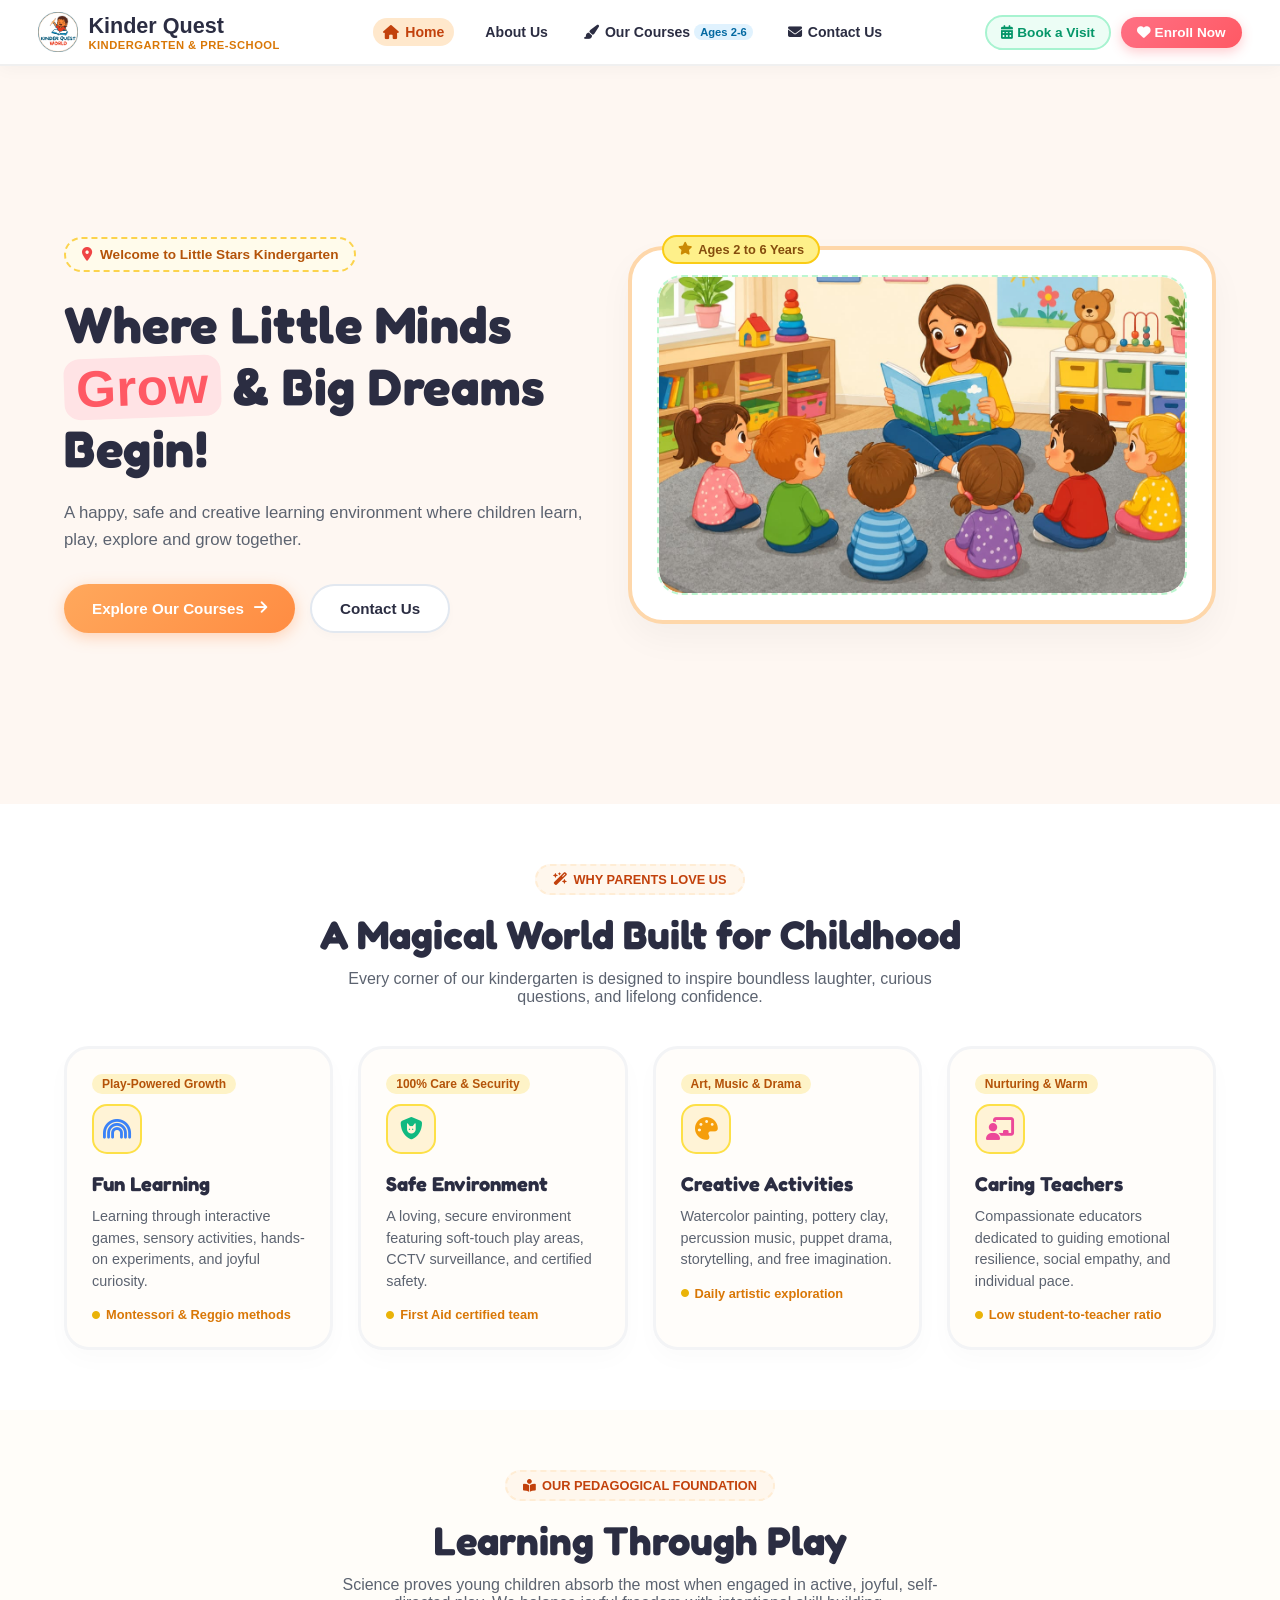
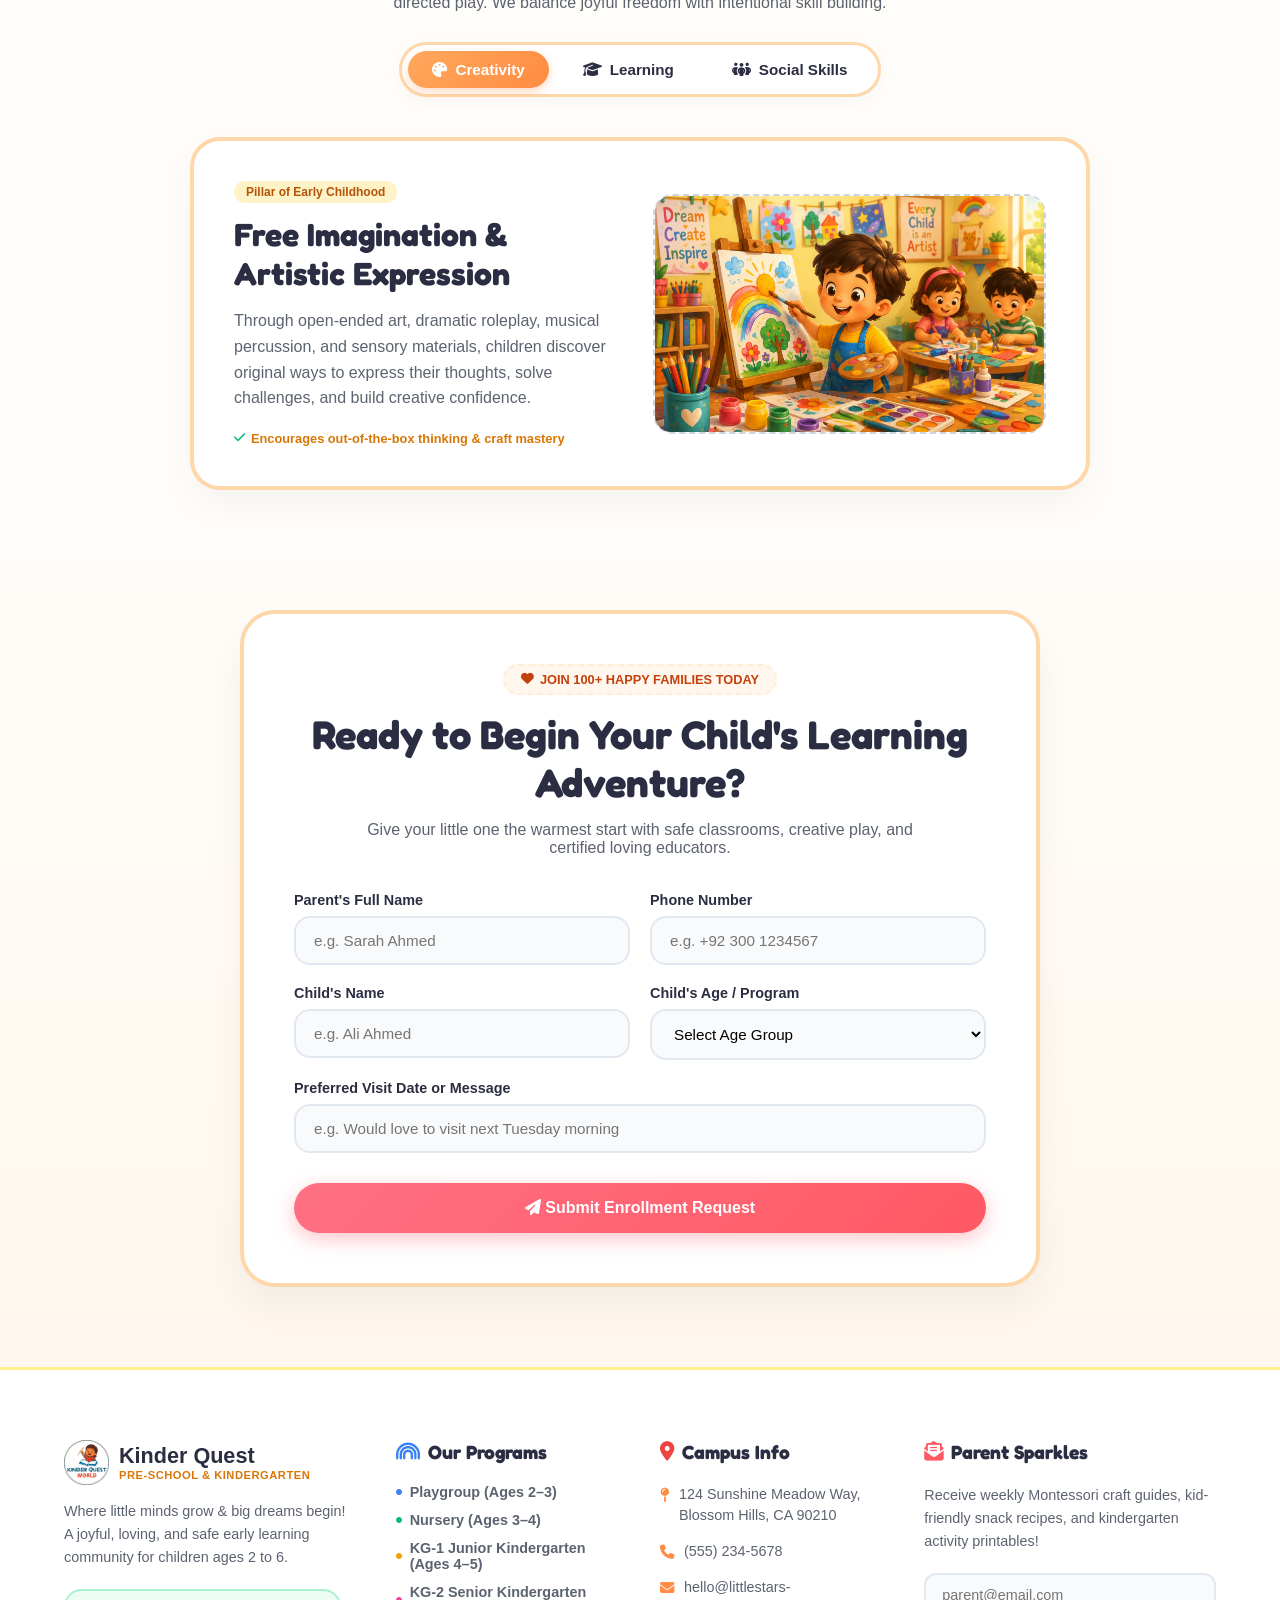
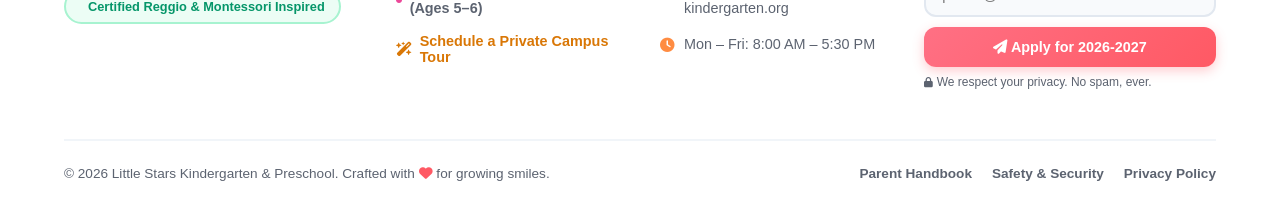
==== index.html @ 769e49a4 "Your update message" ====
<!DOCTYPE html>
<html lang="en">
<head>
    <meta charset="UTF-8">
    <meta name="viewport" content="width=device-width, initial-scale=1.0">
    <title>Little Stars | Kindergarten & Preschool</title>
    <!-- FontAwesome icons -->
    <link rel="stylesheet" href="https://cdnjs.cloudflare.com/ajax/libs/font-awesome/6.4.0/css/all.min.css">
    <!-- Google Fonts -->
    <link href="https://fonts.googleapis.com/css2?family=Fredoka:wght@400;600;700&display=swap" rel="stylesheet">
    
    <style>
        :root {
            --sun-yellow: #ffde59;
            --mint-green: #2ec4b6;
            --sky-blue: #3a86ff;
            --coral-pink: #ff5964;
            --text-dark: #2b2d42;
            --text-muted: #5c6370;
        }

        * {
            margin: 0;
            padding: 0;
            box-sizing: border-box;
            font-family: 'Quicksand', sans-serif;
        }

       body {
    background-color: #fef7f2; /* Bohot hi pyara soft warm light nude / cream tone */
    color: #3c4043;
    font-family: 'Segoe UI', Tahoma, Geneva, Verdana, sans-serif;
}

        /* Header / Navbar */
       /* Header / Navbar (Optimized Spacing for 100% Zoom) */
header {
    background: #ffffff;
    display: flex;
    justify-content: space-between;
    align-items: center;
    padding: 12px 3%;
    position: sticky;
    top: 0;
    z-index: 1000;
    box-shadow: 0 4px 15px rgba(0,0,0,0.03);
    border-bottom: 2px solid #f0f0f0;
}

.logo {
    display: flex;
    align-items: center;
    gap: 10px;
    text-decoration: none;
    flex-shrink: 0;
}

.logo-badge {
    width: 44px;
    height: 44px;
    background: #fff3d6;
    border: 2px solid #ffca3a;
    border-radius: 14px;
    display: flex;
    align-items: center;
    justify-content: center;
    font-size: 1.3rem;
}

.logo-text h2 {
    font-family: 'Nunito', sans-serif;
    font-size: 1.35rem;
    font-weight: 800;
    color: #2b2d42;
}

.logo-text span {
    font-size: 0.7rem;
    font-weight: 700;
    color: #d97706;
    letter-spacing: 0.5px;
    display: block;
    text-transform: uppercase;
}

header nav ul {
    display: flex;
    list-style: none;
    gap: 15px;
    align-items: center;
}

header nav ul li a {
    text-decoration: none;
    color: #2b2d42;
    font-weight: 700;
    font-size: 0.88rem;
    display: flex;
    align-items: center;
    gap: 6px;
    padding: 6px 10px;
    border-radius: 30px;
    transition: all 0.2s ease;
    white-space: nowrap;
}

header nav ul li a.active-tab {
    background: #ffe8cc;
    color: #c2410c;
}

header nav ul li a:hover {
    color: #c2410c;
}

.nav-sub {
    font-size: 0.7rem;
    background: #e0f2fe;
    color: #0369a1;
    padding: 2px 6px;
    border-radius: 8px;
    font-weight: 700;
    margin-left: -2px;
}

.header-actions {
    display: flex;
    gap: 10px;
    align-items: center;
    flex-shrink: 0;
}

.btn-visit {
    background: #ecfdf5;
    color: #059669;
    border: 2px solid #a7f3d0;
    padding: 8px 14px;
    border-radius: 50px;
    font-weight: 700;
    font-size: 0.85rem;
    text-decoration: none;
    transition: all 0.2s ease;
    white-space: nowrap;
}

.btn-visit:hover {
    background: #d1fae5;
}

.btn-enroll {
    background: linear-gradient(135deg, #ff7084, #ff5964);
    color: white;
    border: none;
    padding: 8px 16px;
    border-radius: 50px;
    font-weight: 700;
    font-size: 0.85rem;
    text-decoration: none;
    box-shadow: 0 4px 12px rgba(255, 89, 100, 0.3);
    transition: all 0.2s ease;
    white-space: nowrap;
}

.btn-enroll:hover {
    transform: translateY(-2px);
    box-shadow: 0 6px 15px rgba(255, 89, 100, 0.4);
}

@media(max-width: 1150px) {
    header nav ul { display: none; }
}
        /* Hero Section */
        .hero {
            min-height: 82vh;
            display: flex;
            align-items: center;
            justify-content: space-between;
            padding: 40px 5%;
            gap: 30px;
        }

        .hero-content {
            flex: 1;
            max-width: 580px;
        }

        .hero-badge {
            display: inline-flex;
            align-items: center;
            gap: 8px;
            background: #fffbeb;
            color: #b45309;
            padding: 8px 16px;
            border-radius: 30px;
            font-weight: 700;
            font-size: 0.85rem;
            margin-bottom: 22px;
            border: 2px dashed #fcd34d;
        }

        .hero-content h1 {
            font-family: 'Fredoka', sans-serif;
            font-size: 3.2rem;
            line-height: 1.2;
            font-weight: 700;
            color: var(--text-dark);
            margin-bottom: 20px;
            letter-spacing: 0.5px;
        }

        .hero-content h1 .highlight-grow {
            color: #ff5964;
            background: #ffe3e5;
            padding: 0 12px;
            border-radius: 16px;
            display: inline-block;
            transform: rotate(-2deg);
        }

        .hero-content p {
            font-size: 1.05rem;
            color: var(--text-muted);
            margin-bottom: 30px;
            line-height: 1.6;
        }

        .hero-buttons {
            display: flex;
            gap: 15px;
            flex-wrap: wrap;
        }

        .btn-explore {
            background: linear-gradient(135deg, #ffa85c, #ff8c42);
            color: white;
            padding: 14px 28px;
            border-radius: 50px;
            text-decoration: none;
            font-weight: 700;
            font-size: 0.95rem;
            box-shadow: 0 4px 15px rgba(255, 140, 66, 0.35);
            display: inline-flex;
            align-items: center;
            gap: 10px;
            transition: all 0.2s ease;
        }

        .btn-explore:hover {
            transform: translateY(-2px);
        }

        .btn-contact-outline {
            background: #ffffff;
            color: var(--text-dark);
            padding: 14px 28px;
            border-radius: 50px;
            text-decoration: none;
            font-weight: 700;
            font-size: 0.95rem;
            border: 2px solid #e2e8f0;
            box-shadow: 0 4px 10px rgba(0,0,0,0.02);
            transition: all 0.2s ease;
        }

        .btn-contact-outline:hover {
            border-color: #cbd5e1;
            background: #f8fafc;
        }

        /* Hero Right Card */
        .hero-image {
            flex: 1.1;
            display: flex;
            justify-content: center;
        }

        .illustration-card {
            background: #ffffff;
            border: 4px solid #fed7aa;
            border-radius: 35px;
            padding: 25px;
            width: 100%;
            max-width: 600px;
            box-shadow: 0 15px 35px rgba(0,0,0,0.04);
            position: relative;
        }

        .card-top-tag {
            position: absolute;
            top: -15px;
            left: 30px;
            background: #fef08a;
            color: #854d0e;
            padding: 5px 14px;
            border-radius: 20px;
            font-weight: 700;
            font-size: 0.8rem;
            border: 2px solid #facc15;
            display: flex;
            align-items: center;
            gap: 6px;
            z-index: 2;
        }

        .card-inner-graphic {
            background: #fdfaf6;
            border-radius: 25px;
            height: 320px;
            display: flex;
            align-items: center;
            justify-content: center;
            position: relative;
            overflow: hidden;
            border: 2px dashed #bbf7d0;
        }

        .card-inner-graphic img {
            width: 100%;
            height: 100%;
            object-fit: cover;
            border-radius: 23px;
        }

        /* Features Grid Section */
        .features-section {
            padding: 60px 5%;
            text-align: center;
            background: #ffffff;
        }

        .section-title-badge {
            display: inline-flex;
            align-items: center;
            gap: 6px;
            background: #fff7ed;
            color: #c2410c;
            padding: 6px 16px;
            border-radius: 20px;
            font-size: 0.8rem;
            font-weight: 700;
            margin-bottom: 15px;
            border: 2px dashed #ffedd5;
            text-transform: uppercase;
        }

        .features-section h2 {
            font-family: 'Fredoka', sans-serif;
            font-size: 2.5rem;
            color: var(--text-dark);
            margin-bottom: 12px;
        }

        .features-section > p {
            color: var(--text-muted);
            max-width: 600px;
            margin: 0 auto 40px auto;
            font-size: 1rem;
        }

        .features-grid {
            display: grid;
            grid-template-columns: repeat(auto-fit, minmax(240px, 1fr));
            gap: 25px;
            text-align: left;
        }

        .feature-card {
            background: #fffdfa;
            border: 3px solid #f3f4f6;
            border-radius: 25px;
            padding: 25px;
            transition: all 0.3s ease;
            box-shadow: 0 10px 25px rgba(0,0,0,0.02);
            position: relative;
        }

        .feature-card:hover {
            transform: translateY(-5px);
            border-color: #fed7aa;
        }

        .feature-icon-box {
            width: 50px;
            height: 50px;
            background: #fff3d6;
            border-radius: 15px;
            display: flex;
            align-items: center;
            justify-content: center;
            font-size: 1.4rem;
            margin-bottom: 18px;
            border: 2px solid #fde047;
        }

        .feature-tag {
            font-size: 0.75rem;
            font-weight: 700;
            color: #b45309;
            background: #fef3c7;
            padding: 3px 10px;
            border-radius: 10px;
            display: inline-block;
            margin-bottom: 10px;
        }

        .feature-card h3 {
            font-size: 1.25rem;
            font-weight: 700;
            margin-bottom: 10px;
            color: var(--text-dark);
        }

        .feature-card p {
            font-size: 0.9rem;
            color: var(--text-muted);
            line-height: 1.5;
            margin-bottom: 15px;
        }

        .feature-footer-tag {
            font-size: 0.8rem;
            font-weight: 700;
            color: #d97706;
            display: flex;
            align-items: center;
            gap: 6px;
        }

        /* Pedagogical Foundation Section */
        .pedagogy-section {
            padding: 60px 5%;
            text-align: center;
            background: #fffdf9;
        }

        .pedagogy-section h2 {
            font-family: 'Fredoka', sans-serif;
            font-size: 2.5rem;
            color: var(--text-dark);
            margin-bottom: 12px;
        }

        .pedagogy-section > p {
            color: var(--text-muted);
            max-width: 650px;
            margin: 0 auto 30px auto;
            font-size: 1rem;
        }

        .tab-buttons {
            display: inline-flex;
            background: #ffffff;
            border: 3px solid #fed7aa;
            padding: 6px;
            border-radius: 50px;
            gap: 10px;
            margin-bottom: 40px;
            box-shadow: 0 4px 15px rgba(0,0,0,0.03);
        }

        .tab-btn {
            background: transparent;
            border: none;
            padding: 10px 24px;
            border-radius: 30px;
            font-weight: 700;
            font-size: 0.95rem;
            cursor: pointer;
            color: var(--text-dark);
            display: flex;
            align-items: center;
            gap: 8px;
            transition: all 0.2s ease;
        }

        .tab-btn.active, .tab-btn:hover {
            background: linear-gradient(135deg, #ffa85c, #ff8c42);
            color: white;
            box-shadow: 0 4px 10px rgba(255, 140, 66, 0.3);
        }

        .tab-content {
            display: none;
            max-width: 900px;
            margin: 0 auto;
            background: #ffffff;
            border: 4px solid #fed7aa;
            border-radius: 30px;
            padding: 40px;
            text-align: left;
            box-shadow: 0 15px 35px rgba(0,0,0,0.04);
            animation: fadeIn 0.4s ease;
        }

        .tab-content.active {
            display: block;
        }

        @keyframes fadeIn {
            from { opacity: 0; transform: translateY(10px); }
            to { opacity: 1; transform: translateY(0); }
        }

        .tab-pane-inner {
            display: flex;
            align-items: center;
            gap: 30px;
            flex-wrap: wrap;
        }

        .tab-pane-text {
            flex: 1;
            min-width: 280px;
        }

        .tab-pane-text .mini-badge {
            font-size: 0.75rem;
            font-weight: 700;
            color: #b45309;
            background: #fef3c7;
            padding: 4px 12px;
            border-radius: 12px;
            display: inline-block;
            margin-bottom: 12px;
        }

        .tab-pane-text h3 {
            font-family: 'Fredoka', sans-serif;
            font-size: 2rem;
            color: var(--text-dark);
            margin-bottom: 15px;
        }

        .tab-pane-text p {
            color: var(--text-muted);
            line-height: 1.6;
            margin-bottom: 20px;
        }

        .tab-pane-graphic {
            flex: 1;
            min-width: 280px;
            background: #fdfaf6;
            border: 2px dashed #cbd5e1;
            border-radius: 20px;
            height: 240px;
            display: flex;
            align-items: center;
            justify-content: center;
            font-size: 4rem;
        }

        /* Enrollment / Visit Form Section */
        .enroll-section {
            padding: 60px 5% 80px 5%;
            background: linear-gradient(180deg, #fffdf9 0%, #fff7ed 100%);
            display: flex;
            justify-content: center;
        }

        .enroll-card {
            background: #ffffff;
            border: 4px solid #fed7aa;
            border-radius: 35px;
            padding: 50px;
            width: 100%;
            max-width: 800px;
            box-shadow: 0 20px 40px rgba(0,0,0,0.05);
            text-align: center;
            position: relative;
        }

        .enroll-card h2 {
            font-family: 'Fredoka', sans-serif;
            font-size: 2.5rem;
            color: var(--text-dark);
            margin-bottom: 15px;
        }

        .enroll-card p {
            color: var(--text-muted);
            margin-bottom: 35px;
            font-size: 1rem;
            max-width: 550px;
            margin-left: auto;
            margin-right: auto;
        }

        .enroll-form {
            display: grid;
            grid-template-columns: 1fr 1fr;
            gap: 20px;
            text-align: left;
        }

        .form-group {
            display: flex;
            flex-direction: column;
            gap: 8px;
        }

        .form-group.full-width {
            grid-column: span 2;
        }

        .form-group label {
            font-weight: 700;
            font-size: 0.9rem;
            color: var(--text-dark);
        }

        .form-group input, .form-group select {
            padding: 14px 18px;
            border: 2px solid #e2e8f0;
            border-radius: 16px;
            font-size: 0.95rem;
            font-family: 'Quicksand', sans-serif;
            background: #f8fafc;
            outline: none;
            transition: all 0.2s ease;
        }

        .form-group input:focus, .form-group select:focus {
            border-color: #ff8c42;
            background: #ffffff;
            box-shadow: 0 0 0 4px rgba(255, 140, 66, 0.15);
        }

        .btn-submit-form {
            grid-column: span 2;
            background: linear-gradient(135deg, #ff7084, #ff5964);
            color: white;
            border: none;
            padding: 16px;
            border-radius: 50px;
            font-weight: 700;
            font-size: 1rem;
            cursor: pointer;
            box-shadow: 0 6px 20px rgba(255, 89, 100, 0.35);
            transition: all 0.2s ease;
            margin-top: 10px;
        }

        .btn-submit-form:hover {
            transform: translateY(-2px);
            box-shadow: 0 8px 25px rgba(255, 89, 100, 0.45);
        }

        /* --- Footer Styles --- */
        footer.site-footer {
            background: #ffffff;
            border-top: 3px solid #fef08a;
            padding: 70px 5% 30px 5%;
            color: var(--text-dark);
        }

        .footer-container {
            display: grid;
            grid-template-columns: 1.3fr 1fr 1fr 1.3fr;
            gap: 40px;
            margin-bottom: 50px;
        }

        .footer-col h3 {
            font-family: 'Fredoka', sans-serif;
            font-size: 1.2rem;
            margin-bottom: 20px;
            color: var(--text-dark);
            display: flex;
            align-items: center;
            gap: 8px;
        }

        .footer-col p {
            color: var(--text-muted);
            font-size: 0.9rem;
            line-height: 1.6;
            margin-bottom: 20px;
        }

        .footer-badge-box {
            display: inline-flex;
            align-items: center;
            gap: 8px;
            background: #ecfdf5;
            color: #059669;
            border: 2px solid #a7f3d0;
            padding: 8px 14px;
            border-radius: 20px;
            font-weight: 700;
            font-size: 0.8rem;
        }

        .footer-links {
            list-style: none;
            display: flex;
            flex-direction: column;
            gap: 12px;
        }

        .footer-links li a {
            text-decoration: none;
            color: var(--text-muted);
            font-size: 0.9rem;
            font-weight: 600;
            transition: color 0.2s ease;
            display: flex;
            align-items: center;
            gap: 8px;
        }

        .footer-links li a:hover {
            color: #ff8c42;
        }

        .footer-contact-info {
            display: flex;
            flex-direction: column;
            gap: 14px;
        }

        .footer-contact-item {
            display: flex;
            align-items: flex-start;
            gap: 10px;
            color: var(--text-muted);
            font-size: 0.9rem;
            line-height: 1.5;
        }

        .footer-contact-item i {
            color: #ff8c42;
            margin-top: 4px;
        }

        /* Newsletter form inside footer */
        .footer-newsletter input {
            width: 100%;
            padding: 12px 16px;
            border: 2px solid #e2e8f0;
            border-radius: 12px;
            font-size: 0.9rem;
            font-family: 'Quicksand', sans-serif;
            background: #f8fafc;
            outline: none;
            margin-bottom: 10px;
            transition: all 0.2s ease;
        }

        .footer-newsletter input:focus {
            border-color: #ff8c42;
            background: #ffffff;
        }

        .footer-newsletter button {
            width: 100%;
            background: linear-gradient(135deg, #ff7084, #ff5964);
            color: white;
            border: none;
            padding: 12px;
            border-radius: 12px;
            font-weight: 700;
            font-size: 0.9rem;
            cursor: pointer;
            box-shadow: 0 4px 12px rgba(255, 89, 100, 0.3);
            transition: all 0.2s ease;
        }

        .footer-newsletter button:hover {
            transform: translateY(-2px);
        }

        .newsletter-note {
            font-size: 0.75rem;
            color: var(--text-muted);
            margin-top: 8px;
        }

        /* Footer Bottom Bar */
        .footer-bottom {
            border-top: 2px solid #f1f5f9;
            padding-top: 25px;
            display: flex;
            justify-content: space-between;
            align-items: center;
            flex-wrap: wrap;
            gap: 15px;
            font-size: 0.85rem;
            color: var(--text-muted);
        }

        .footer-bottom-links {
            display: flex;
            gap: 20px;
        }

        .footer-bottom-links a {
            text-decoration: none;
            color: var(--text-muted);
            font-weight: 600;
        }

        .footer-bottom-links a:hover {
            color: #ff8c42;
        }

        /* Responsive */
        @media(max-width: 1024px) {
            header nav ul { display: none; }
            .hero { flex-direction: column; text-align: center; padding: 30px 5%; }
            .hero-content { max-width: 100%; }
            .hero-buttons { justify-content: center; }
            .hero-image { width: 100%; }
            .enroll-form { grid-template-columns: 1fr; }
            .form-group.full-width { grid-column: span 1; }
            .btn-submit-form { grid-column: span 1; }
            .footer-container { grid-template-columns: 1fr 1fr; }
        }

        @media(max-width: 650px) {
            .footer-container { grid-template-columns: 1fr; }
            .footer-bottom { flex-direction: column; text-align: center; }
        }
        /* MODAL POPUP OVERLAY CSS */
.modal-overlay {
    position: fixed;
    top: 0;
    left: 0;
    width: 100%;
    height: 100%;
    background: rgba(0, 0, 0, 0.5);
    backdrop-filter: blur(4px);
    display: flex;
    align-items: center;
    justify-content: center;
    z-index: 2000;
    opacity: 0;
    visibility: hidden;
    transition: all 0.3s ease;
}

.modal-overlay.active {
    opacity: 1;
    visibility: visible;
}

.modal-container {
    background: #ffffff;
    width: 100%;
    max-width: 680px;
    border-radius: 28px;
    border: 5px solid #a7f3d0;
    box-shadow: 0 20px 50px rgba(0, 0, 0, 0.15);
    padding: 30px;
    position: relative;
    transform: scale(0.9);
    transition: all 0.3s ease;
    max-height: 90vh;
    overflow-y: auto;
}

.modal-overlay.active .modal-container {
    transform: scale(1);
}

.modal-header {
    display: flex;
    justify-content: space-between;
    align-items: center;
    margin-bottom: 20px;
    border-bottom: 2px solid #f1f5f9;
    padding-bottom: 15px;
}

.modal-badge-title {
    display: flex;
    align-items: center;
    gap: 12px;
}

.modal-teddy-icon {
    width: 42px;
    height: 42px;
    background: #fff3d6;
    border: 2px solid #ffca3a;
    border-radius: 12px;
    display: flex;
    align-items: center;
    justify-content: center;
    font-size: 1.2rem;
}

.modal-title-text span {
    font-size: 0.7rem;
    font-weight: 800;
    color: #059669;
    letter-spacing: 0.5px;
    text-transform: uppercase;
    display: block;
}

.modal-title-text h3 {
    font-family: 'Nunito', sans-serif;
    font-size: 1.35rem;
    color: #2b2d42;
    font-weight: 800;
}

.modal-close-btn {
    width: 36px;
    height: 36px;
    background: #f8fafc;
    border: 2px solid #e2e8f0;
    border-radius: 50%;
    display: flex;
    align-items: center;
    justify-content: center;
    cursor: pointer;
    color: #64748b;
    font-size: 0.9rem;
    transition: 0.2s;
}

.modal-close-btn:hover {
    background: #fee2e2;
    color: #ef4444;
    border-color: #fca5a5;
}

.modal-banner-note {
    background: #f0fdf4;
    border: 1.5px solid #bbf7d0;
    color: #166534;
    padding: 10px 16px;
    border-radius: 12px;
    font-size: 0.82rem;
    font-weight: 700;
    display: flex;
    align-items: center;
    gap: 8px;
    margin-bottom: 20px;
}

.modal-form-grid {
    display: grid;
    grid-template-columns: 1fr 1fr;
    gap: 15px;
    margin-bottom: 15px;
}

.modal-form-group {
    display: flex;
    flex-direction: column;
    gap: 6px;
}

.modal-form-group label {
    font-size: 0.8rem;
    font-weight: 700;
    color: #334155;
}

.modal-input {
    width: 100%;
    padding: 10px 14px;
    border: 1px solid #cbd5e1;
    border-radius: 12px;
    font-size: 0.85rem;
    background: #f8fafc;
    outline: none;
    transition: 0.2s;
}

.modal-input:focus {
    border-color: #10b981;
    background: #fff;
}

.modal-footer-actions {
    display: flex;
    justify-content: flex-end;
    gap: 10px;
    margin-top: 25px;
    border-top: 2px solid #f1f5f9;
    padding-top: 15px;
}

.btn-modal-cancel {
    background: #f1f5f9;
    color: #475569;
    border: none;
    padding: 10px 20px;
    border-radius: 50px;
    font-weight: 700;
    font-size: 0.88rem;
    cursor: pointer;
    transition: 0.2s;
}

.btn-modal-cancel:hover { background: #e2e8f0; }

.btn-modal-confirm {
    background: #16a34a;
    color: white;
    border: none;
    padding: 10px 22px;
    border-radius: 50px;
    font-weight: 700;
    font-size: 0.88rem;
    cursor: pointer;
    box-shadow: 0 4px 15px rgba(22, 163, 74, 0.3);
    display: flex;
    align-items: center;
    gap: 8px;
    transition: 0.2s;
}

.btn-modal-confirm:hover { background: #15803d; }
/* Image container ya box ki styling agar pehle se nahi hai */
.feature-image-box {
    width: 100%;
    max-width: 500px; /* Box ki width apni marzi se adjust kar sakti hain */
    height: 350px;   /* Height ko 1449x1086 ke ratio ke mutabiq set kiya hai */
    border-radius: 16px;
    overflow: hidden; /* Taake image corners se bahar na nikle */
}

/* Image ki exact styling */
.feature-img {
    width: 100%;
    height: 100%;
    object-fit: cover; /* Yeh image ko box me poora fit kar dega */
    border-radius: 16px;
    transition: transform 0.5s ease; /* Pyara sa zoom effect */
}

/* Jab cursor image par aaye tou halka sa zoom ho */
.feature-image-box:hover .feature-img {
    transform: scale(1.05);
}
body, h1, h2, h3, .logo-text {
    font-family: 'Fredoka', sans-serif;
}
    </style>
</head>
<body>

    <!-- Header / Navbar -->
<header>
    <a href="index.html" class="logo">
        <img src="Images/Kidner Quest LogoCircles.png" alt="Kinder Quest logo" style="height: 40px; width: auto;">
        <div class="logo-text">
            <h2>Kinder Quest</h2>
            <span>Kindergarten & Pre-School</span>
        </div>
    </a>
    <nav>
        <ul>
            <li><a href="index.html" class="active-tab"><i class="fa-solid fa-house"></i> Home</a></li>
            <li><a href="about.html"><i class="fa-solid fa-teddy-bear"></i> About Us</a></li>
            <li><a href="courses.html"><i class="fa-solid fa-paintbrush"></i> Our Courses <span class="nav-sub">Ages 2-6</span></a></li>
            <li><a href="contact.html"><i class="fa-solid fa-envelope"></i> Contact Us</a></li>
        </ul>
    </nav>
    <div class="header-actions">
        <a href="contact.html" class="btn-visit" id="openModalBtn1" onclick="event.preventDefault(); openModal();"><i class="fa-solid fa-calendar-days"></i> Book a Visit</a>
       <button class="btn-enroll" id="openEnrollModalBtn" onclick="event.preventDefault(); openEnrollModal();"><i class="fa-solid fa-heart"></i> Enroll Now</button>
    </div>
</header>

    <!-- Hero Section -->
    <section class="hero">
        <div class="hero-content">
            <div class="hero-badge"><i class="fa-solid fa-location-dot" style="color: #ef4444;"></i> Welcome to Little Stars Kindergarten</div>
            <h1>Where Little Minds <span class="highlight-grow">Grow</span> & Big Dreams Begin!</h1>
            <p>A happy, safe and creative learning environment where children learn, play, explore and grow together.</p>
            <div class="hero-buttons">
                <a href="courses.html" class="btn-explore">Explore Our Courses <i class="fa-solid fa-arrow-right"></i></a>
                <a href="contact.html" class="btn-contact-outline">Contact Us</a>
            </div>
        </div>
        <div class="hero-image">
            <div class="illustration-card">
                <div class="card-top-tag">
                    <i class="fa-solid fa-star" style="color: #ca8a04;"></i> Ages 2 to 6 Years
                </div>
                <div class="card-inner-graphic">
                    <img src="Images/image1.1.jpg" alt="Kindergarten Kids">
                </div>
            </div>
        </div>
    </section>

    <!-- Features Blocks Section -->
    <section class="features-section">
        <div class="section-title-badge"><i class="fa-solid fa-wand-magic-sparkles"></i> Why Parents Love Us</div>
        <h2>A Magical World Built for Childhood</h2>
        <p>Every corner of our kindergarten is designed to inspire boundless laughter, curious questions, and lifelong confidence.</p>
        
        <div class="features-grid">
            <div class="feature-card">
                <span class="feature-tag">Play-Powered Growth</span>
                <div class="feature-icon-box"><i class="fa-solid fa-rainbow" style="color: #3b82f6;"></i></div>
                <h3>Fun Learning</h3>
                <p>Learning through interactive games, sensory activities, hands-on experiments, and joyful curiosity.</p>
                <div class="feature-footer-tag"><i class="fa-solid fa-circle" style="font-size: 8px; color: #eab308;"></i> Montessori & Reggio methods</div>
            </div>

            <div class="feature-card">
                <span class="feature-tag">100% Care & Security</span>
                <div class="feature-icon-box"><i class="fa-solid fa-shield-cat" style="color: #10b981;"></i></div>
                <h3>Safe Environment</h3>
                <p>A loving, secure environment featuring soft-touch play areas, CCTV surveillance, and certified safety.</p>
                <div class="feature-footer-tag"><i class="fa-solid fa-circle" style="font-size: 8px; color: #eab308;"></i> First Aid certified team</div>
            </div>

            <div class="feature-card">
                <span class="feature-tag">Art, Music & Drama</span>
                <div class="feature-icon-box"><i class="fa-solid fa-palette" style="color: #f59e0b;"></i></div>
                <h3>Creative Activities</h3>
                <p>Watercolor painting, pottery clay, percussion music, puppet drama, storytelling, and free imagination.</p>
                <div class="feature-footer-tag"><i class="fa-solid fa-circle" style="font-size: 8px; color: #eab308;"></i> Daily artistic exploration</div>
            </div>

            <div class="feature-card">
                <span class="feature-tag">Nurturing & Warm</span>
                <div class="feature-icon-box"><i class="fa-solid fa-chalkboard-user" style="color: #ec4899;"></i></div>
                <h3>Caring Teachers</h3>
                <p>Compassionate educators dedicated to guiding emotional resilience, social empathy, and individual pace.</p>
                <div class="feature-footer-tag"><i class="fa-solid fa-circle" style="font-size: 8px; color: #eab308;"></i> Low student-to-teacher ratio</div>
            </div>
        </div>
    </section>

    <!-- Pedagogical Foundation Section -->
    <section class="pedagogy-section">
        <div class="section-title-badge"><i class="fa-solid fa-book-open-reader"></i> Our Pedagogical Foundation</div>
        <h2>Learning Through Play</h2>
        <p>Science proves young children absorb the most when engaged in active, joyful, self-directed play. We balance joyful freedom with intentional skill building.</p>
        
        <div class="tab-buttons">
            <button class="tab-btn active" onclick="openTab(event, 'creativityTab')">
                <i class="fa-solid fa-palette"></i> Creativity
            </button>
            <button class="tab-btn" onclick="openTab(event, 'learningTab')">
                <i class="fa-solid fa-graduation-cap"></i> Learning
            </button>
            <button class="tab-btn" onclick="openTab(event, 'socialTab')">
                <i class="fa-solid fa-people-group"></i> Social Skills
            </button>
        </div>

        <div id="creativityTab" class="tab-content active">
            <div class="tab-pane-inner">
                <div class="tab-pane-text">
                    <span class="mini-badge">Pillar of Early Childhood</span>
                    <h3>Free Imagination & Artistic Expression</h3>
                    <p>Through open-ended art, dramatic roleplay, musical percussion, and sensory materials, children discover original ways to express their thoughts, solve challenges, and build creative confidence.</p>
                    <div class="feature-footer-tag"><i class="fa-solid fa-check" style="color: #10b981;"></i> Encourages out-of-the-box thinking & craft mastery</div>
                </div>
                <div class="tab-pane-graphic">
    <img src="Images/Creative.png" alt="Creativity and Art" class="feature-img">
</div>
            </div>
        </div>

        <div id="learningTab" class="tab-content">
            <div class="tab-pane-inner">
                <div class="tab-pane-text">
                    <span class="mini-badge">Cognitive Development</span>
                    <h3>Foundational Literacy & STEM Exploration</h3>
                    <p>We introduce letters, numbers, puzzles, and scientific inquiry through interactive games and friendly challenges that transform everyday curiosity into lifelong academic passion.</p>
                    <div class="feature-footer-tag"><i class="fa-solid fa-check" style="color: #10b981;"></i> Interactive puzzles, counting games & phonetic fun</div>
                </div>
                <div class="tab-pane-graphic">
    <img src="Images/learning.png" alt="Creativity and Art" class="feature-img">
</div>
            </div>
        </div>

        <div id="socialTab" class="tab-content">
            <div class="tab-pane-inner">
                <div class="tab-pane-text">
                    <span class="mini-badge">Emotional Intelligence</span>
                    <h3>Friendship, Sharing & Teamwork</h3>
                    <p>Group projects, collaborative games, and guided sharing circles help children build empathy, resolve peer conflicts gracefully, and communicate their feelings with confidence.</p>
                    <div class="feature-footer-tag"><i class="fa-solid fa-check" style="color: #10b981;"></i> Cultivates kindness, teamwork & active listening</div>
                </div>
                <div class="tab-pane-graphic">
    <img src="Images/social skills.png" alt="Creativity and Art" class="feature-img">
</div>
            </div>
        </div>
    </section>

    <!-- Enrollment / Visit Form Section -->
    <section class="enroll-section">
        <div class="enroll-card">
            <div class="section-title-badge"><i class="fa-solid fa-heart"></i> Join 100+ Happy Families Today</div>
            <h2>Ready to Begin Your Child's Learning Adventure?</h2>
            <p>Give your little one the warmest start with safe classrooms, creative play, and certified loving educators.</p>
            
            <form class="enroll-form" onsubmit="event.preventDefault(); alert('Thank you! Your enrollment request has been submitted successfully.');">
                <div class="form-group">
                    <label>Parent's Full Name</label>
                    <input type="text" placeholder="e.g. Sarah Ahmed" required>
                </div>
                <div class="form-group">
                    <label>Phone Number</label>
                    <input type="tel" placeholder="e.g. +92 300 1234567" required>
                </div>
                <div class="form-group">
                    <label>Child's Name</label>
                    <input type="text" placeholder="e.g. Ali Ahmed" required>
                </div>
                <div class="form-group">
                    <label>Child's Age / Program</label>
                    <select required>
                        <option value="">Select Age Group</option>
                        <option value="2">Ages 2 Years (Toddler)</option>
                        <option value="3">Ages 3 Years (Nursery)</option>
                        <option value="4">Ages 4 Years (Kindergarten 1)</option>
                        <option value="5">Ages 5-6 Years (Kindergarten 2)</option>
                    </select>
                </div>
                <div class="form-group full-width">
                    <label>Preferred Visit Date or Message</label>
                    <input type="text" placeholder="e.g. Would love to visit next Tuesday morning">
                </div>
                <button type="submit" class="btn-submit-form"><i class="fa-solid fa-paper-plane"></i> Submit Enrollment Request</button>
            </form>
        </div>
    </section>
<!-- ENROLL NOW MODAL POPUP -->
<div class="modal-overlay" id="enrollModal">
    <div class="modal-container">
        <div class="modal-header">
            <div class="modal-badge-title">
                <div class="modal-teddy-icon">🧸</div>
                <div class="modal-title-text">
                    <span style="color: #ff5964;">ADMISSIONS OPEN 2026-2027</span>
                    <h3>Enroll Your Little Star! 🌟</h3>
                </div>
            </div>
            <div class="modal-close-btn" id="closeEnrollModalBtn">
                <i class="fa-solid fa-xmark"></i>
            </div>
        </div>

        <div class="modal-banner-note" style="background: #fff1f2; border-color: #fecdd3; color: #9f1239;">
            <i class="fa-solid fa-wand-magic-sparkles" style="color: #ff5964;"></i>
            <span>Fill out this quick form and our friendly admissions team will contact you with fee details and welcome kit!</span>
        </div>

        <form>
            <div class="modal-form-grid">
                <div class="modal-form-group">
                    <label>Parent / Guardian Name *</label>
                    <input type="text" placeholder="e.g. Jessica Miller" class="modal-input" required>
                </div>
                <div class="modal-form-group">
                    <label>Child's Full Name *</label>
                    <input type="text" placeholder="e.g. Leo Miller" class="modal-input" required>
                </div>
            </div>

            <div class="modal-form-grid">
                <div class="modal-form-group">
                    <label>Email Address *</label>
                    <input type="email" placeholder="jessica@example.com" class="modal-input" required>
                </div>
                <div class="modal-form-group">
                    <label>Phone Number *</label>
                    <input type="tel" placeholder="(555) 234-5678" class="modal-input" required>
                </div>
            </div>

            <div class="modal-form-grid">
                <div class="modal-form-group">
                    <label>Select Program *</label>
                    <select class="modal-input">
                        <option>Nursery (3 – 4 Years)</option>
                        <option>Playgroup (2 – 3 Years)</option>
                        <option>KG-1 Junior Kindergarten (4 – 5 Years)</option>
                        <option>KG-2 Senior Kindergarten (5 – 6 Years)</option>
                    </select>
                </div>
                <div class="modal-form-group">
                    <label>Desired Start Term</label>
                    <select class="modal-input">
                        <option>Select a term...</option>
                        <option>Fall Term (September 2026)</option>
                        <option>Winter Term (January 2027)</option>
                        <option>Spring Term (April 2027)</option>
                    </select>
                </div>
            </div>

            <div class="modal-form-group" style="margin-top: 15px;">
                <label>Any specific allergies, preferences, or questions?</label>
                <textarea class="modal-input" style="height: 80px; resize: none;" placeholder="Let us know if your child has food allergies or favorite activities..."></textarea>
            </div>

            <div class="modal-footer-actions">
                <button type="button" class="btn-modal-cancel" id="cancelEnrollModalBtn">Cancel</button>
                <button type="submit" class="btn-modal-confirm" style="background: linear-gradient(135deg, #ff7084, #ff5964); box-shadow: 0 4px 15px rgba(255, 89, 100, 0.3);">
                    <i class="fa-solid fa-heart"></i> Submit Enrollment Application
                </button>
            </div>
        </form>
    </div>
</div>
    <!-- Professional Footer Section -->
    <footer class="site-footer">
        <div class="footer-container">
            <!-- Col 1: About / Logo -->
            <div class="footer-col">
                <div class="logo" style="margin-bottom: 15px;">
                    <img src="Images/Kidner Quest LogoCircles.png" alt="Kinder Quest logo" style="height: 45px; width: auto;">
                    <div class="logo-text">
                        <h2>Kinder Quest</h2>
                        <span>Pre-School & Kindergarten</span>
                    </div>
                </div>
                <p>Where little minds grow & big dreams begin! A joyful, loving, and safe early learning community for children ages 2 to 6.</p>
                <div class="footer-badge-box">
                    <i class="fa-solid fa-sparkles" style="color: #059669;"></i> Certified Reggio & Montessori Inspired
                </div>
            </div>

            <!-- Col 2: Our Programs -->
            <div class="footer-col">
                <h3><i class="fa-solid fa-rainbow" style="color: #3b82f6;"></i> Our Programs</h3>
                <ul class="footer-links">
                    <li><a href="#"><i class="fa-solid fa-circle" style="font-size: 6px; color: #3b82f6;"></i> Playgroup (Ages 2–3)</a></li>
                    <li><a href="#"><i class="fa-solid fa-circle" style="font-size: 6px; color: #10b981;"></i> Nursery (Ages 3–4)</a></li>
                    <li><a href="#"><i class="fa-solid fa-circle" style="font-size: 6px; color: #f59e0b;"></i> KG-1 Junior Kindergarten (Ages 4–5)</a></li>
                    <li><a href="#"><i class="fa-solid fa-circle" style="font-size: 6px; color: #ec4899;"></i> KG-2 Senior Kindergarten (Ages 5–6)</a></li>
                    <li><a href="contact.html" style="color: #d97706; font-weight: 700; margin-top: 5px;"><i class="fa-solid fa-wand-magic-sparkles"></i> Schedule a Private Campus Tour</a></li>
                </ul>
            </div>

            <!-- Col 3: Campus Info -->
            <div class="footer-col">
                <h3><i class="fa-solid fa-location-dot" style="color: #ef4444;"></i> Campus Info</h3>
                <div class="footer-contact-info">
                    <div class="footer-contact-item">
                        <i class="fa-solid fa-map-pin"></i>
                        <span>124 Sunshine Meadow Way, Blossom Hills, CA 90210</span>
                    </div>
                    <div class="footer-contact-item">
                        <i class="fa-solid fa-phone"></i>
                        <span>(555) 234-5678</span>
                    </div>
                    <div class="footer-contact-item">
                        <i class="fa-solid fa-envelope"></i>
                        <span>hello@littlestars-kindergarten.org</span>
                    </div>
                    <div class="footer-contact-item">
                        <i class="fa-solid fa-clock"></i>
                        <span>Mon – Fri: 8:00 AM – 5:30 PM</span>
                    </div>
                </div>
            </div>

            <!-- Col 4: Parent Sparkles (Newsletter) -->
            <div class="footer-col">
                <h3><i class="fa-solid fa-envelope-open-text" style="color: #ff5964;"></i> Parent Sparkles</h3>
                <p>Receive weekly Montessori craft guides, kid-friendly snack recipes, and kindergarten activity printables!</p>
                <form class="footer-newsletter" onsubmit="event.preventDefault(); alert('Subscribed successfully!');">
                    <input type="email" placeholder="parent@email.com" required>
                    <button type="submit"><i class="fa-solid fa-paper-plane"></i> Apply for 2026-2027</button>
                </form>
                <div class="newsletter-note"><i class="fa-solid fa-lock" style="font-size: 10px;"></i> We respect your privacy. No spam, ever.</div>
            </div>
        </div>

        <!-- Footer Bottom Bar -->
        <div class="footer-bottom">
            <div>&copy; 2026 Little Stars Kindergarten & Preschool. Crafted with <i class="fa-solid fa-heart" style="color: #ff5964;"></i> for growing smiles.</div>
            <div class="footer-bottom-links">
                <a href="#">Parent Handbook</a>
                <a href="#">Safety & Security</a>
                <a href="#">Privacy Policy</a>
            </div>
        </div>
        <!-- BOOK A VISIT MODAL POPUP -->
<div class="modal-overlay" id="visitModal">
    <div class="modal-container">
        <div class="modal-header">
            <div class="modal-badge-title">
                <div class="modal-teddy-icon">🧸</div>
                <div class="modal-title-text">
                    <span>Guided Family Tour</span>
                    <h3>Book a School Visit! 🏫</h3>
                </div>
            </div>
            <div class="modal-close-btn" id="closeModalBtn">
                <i class="fa-solid fa-xmark"></i>
            </div>
        </div>

        <div class="modal-banner-note">
            <i class="fa-solid fa-location-dot" style="color: #059669;"></i>
            <span>Complimentary 45-minute private guided tour with student snack tasting!</span>
        </div>

        <form>
            <div class="modal-form-grid">
                <div class="modal-form-group">
                    <label>Parent Name *</label>
                    <input type="text" placeholder="Full name" class="modal-input" required>
                </div>
                <div class="modal-form-group">
                    <label>Phone Number *</label>
                    <input type="tel" placeholder="(555) 000-0000" class="modal-input" required>
                </div>
            </div>

            <div class="modal-form-grid">
                <div class="modal-form-group">
                    <label>Email Address *</label>
                    <input type="email" placeholder="name@email.com" class="modal-input" required>
                </div>
                <div class="modal-form-group">
                    <label>Child's Approximate Age</label>
                    <select class="modal-input">
                        <option>3 years old (Nursery)</option>
                        <option>2 years old (Playgroup)</option>
                        <option>4 years old (KG-1)</option>
                        <option>5 years old (KG-2)</option>
                    </select>
                </div>
            </div>

            <div class="modal-form-grid">
                <div class="modal-form-group">
                    <label>Preferred Date *</label>
                    <input type="date" class="modal-input" value="2026-08-25" required>
                </div>
                <div class="modal-form-group">
                    <label>Time Slot *</label>
                    <select class="modal-input">
                        <option>09:30 AM (Class in session)</option>
                        <option>11:00 AM (Morning Circle)</option>
                        <option>02:00 PM (Afternoon Activities)</option>
                    </select>
                </div>
            </div>

            <div class="modal-footer-actions">
                <button type="button" class="btn-modal-cancel" id="cancelModalBtn">Cancel</button>
                <button type="submit" class="btn-modal-confirm">
                    <i class="fa-solid fa-wand-magic-sparkles"></i> Confirm Tour Booking
                </button>
            </div>
        </form>
    </div>
</div>
    </footer>

    <!-- JavaScript for Tab Switching -->
    <script>
        function openTab(evt, tabName) {
            let tabContent = document.getElementsByClassName("tab-content");
            for (let i = 0; i < tabContent.length; i++) {
                tabContent[i].classList.remove("active");
            }

            let tabBtns = document.getElementsByClassName("tab-btn");
            for (let i = 0; i < tabBtns.length; i++) {
                tabBtns[i].classList.remove("active");
            }

            document.getElementById(tabName).classList.add("active");
            evt.currentTarget.classList.add("active");
        }
    </script>
    <script>
    const modal = document.getElementById('visitModal');
    const openBtn1 = document.getElementById('openModalBtn1');
    const openBtn2 = document.getElementById('openModalBtn2');
    const openBtn3 = document.getElementById('openModalBtn3');
    const closeBtn = document.getElementById('closeModalBtn');
    const cancelBtn = document.getElementById('cancelModalBtn');

    function openModal() {
        if(modal) modal.classList.add('active');
    }

    function closeModal() {
        if(modal) modal.classList.remove('active');
    }

    if(openBtn1) openBtn1.addEventListener('click', openModal);
    if(openBtn2) openBtn2.addEventListener('click', openModal);
    if(openBtn3) openBtn3.addEventListener('click', openModal);
    
    if(closeBtn) closeBtn.addEventListener('click', closeModal);
    if(cancelBtn) cancelBtn.addEventListener('click', closeModal);

    window.addEventListener('click', (e) => {
        if(e.target === modal) {
            closeModal();
        }
    });
</script>
<script>
    // Enroll Modal Elements
    const enrollModal = document.getElementById('enrollModal');
    const openEnrollBtn = document.getElementById('openEnrollModalBtn');
    const closeEnrollBtn = document.getElementById('closeEnrollModalBtn');
    const cancelEnrollBtn = document.getElementById('cancelEnrollModalBtn');

    function openEnrollModal() {
        if(enrollModal) enrollModal.classList.add('active');
    }

    function closeEnrollModal() {
        if(enrollModal) enrollModal.classList.remove('active');
    }

    if(openEnrollBtn) openEnrollBtn.addEventListener('click', openEnrollModal);
    if(closeEnrollBtn) closeEnrollBtn.addEventListener('click', closeEnrollModal);
    if(cancelEnrollBtn) cancelEnrollBtn.addEventListener('click', closeEnrollModal);

    // Close when clicking outside the box
    window.addEventListener('click', (e) => {
        if(e.target === enrollModal) {
            closeEnrollModal();
        }
    });
</script>
</body>
</html>
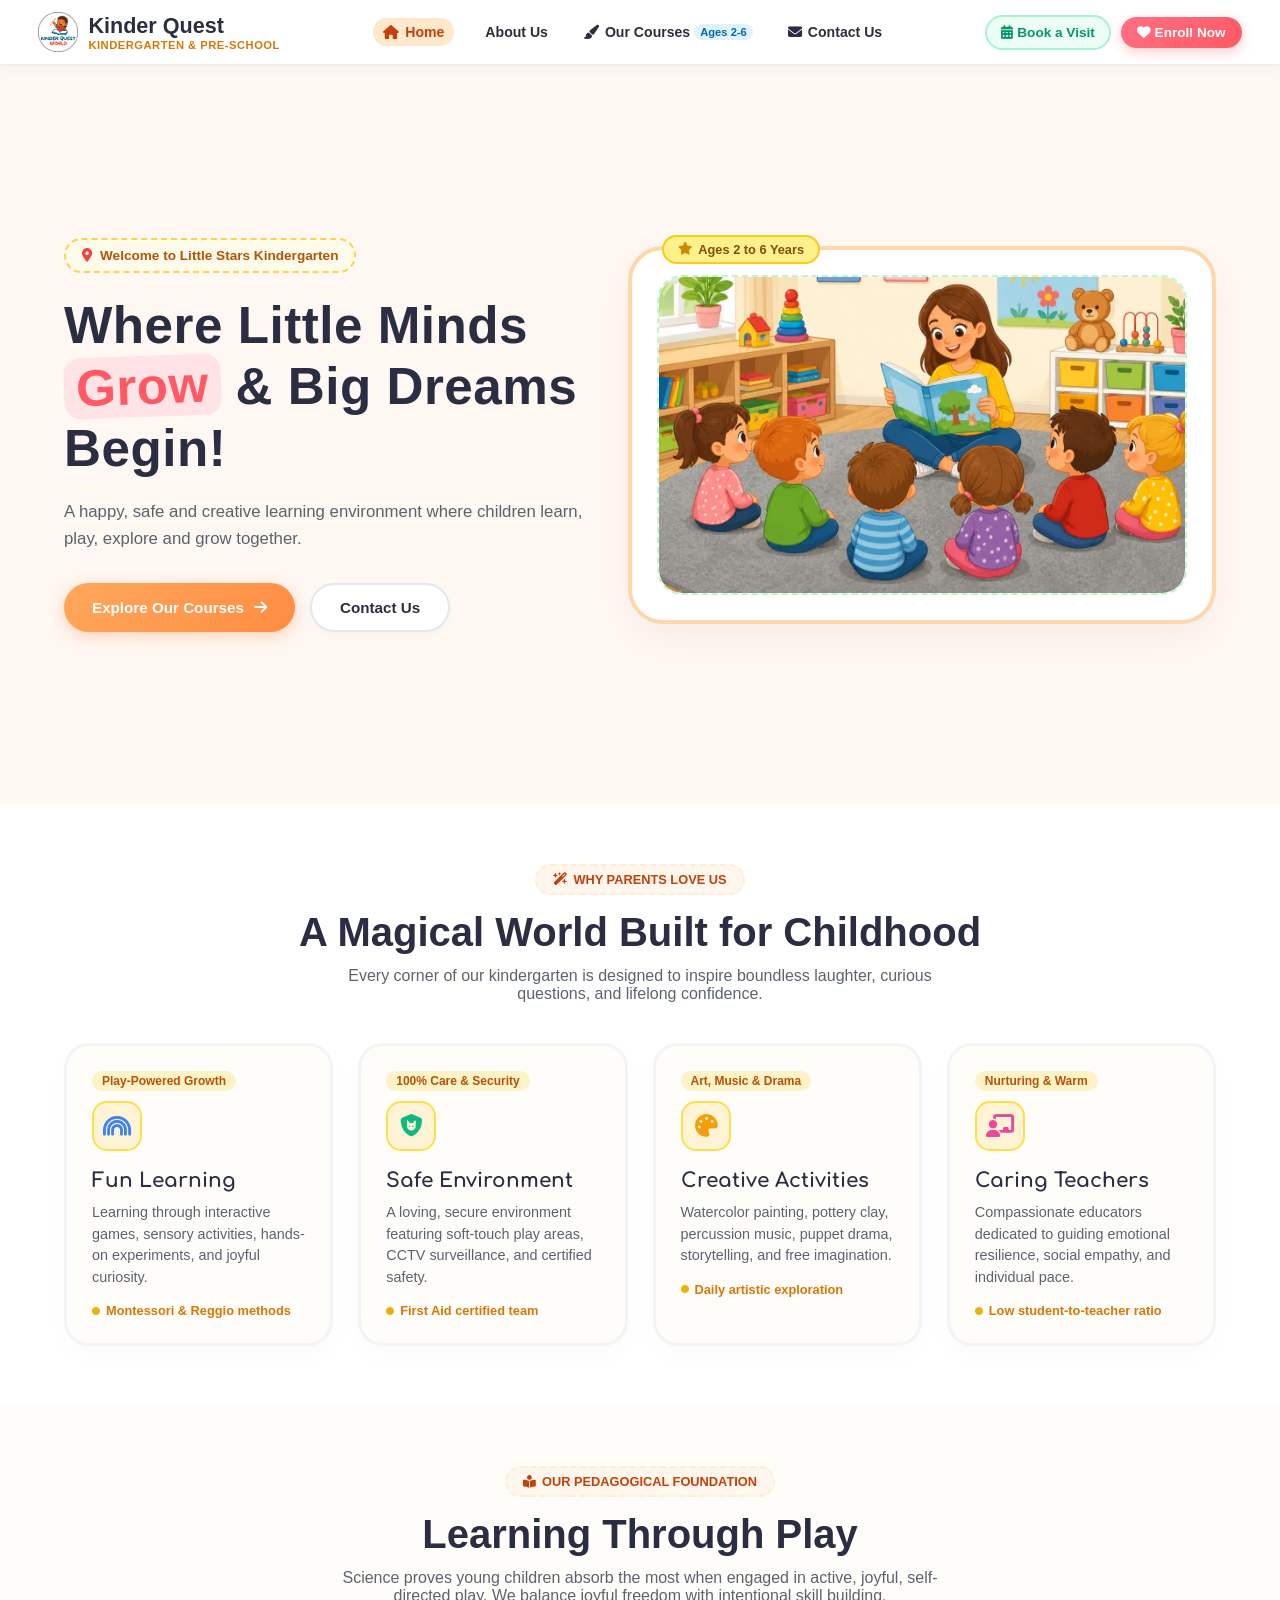
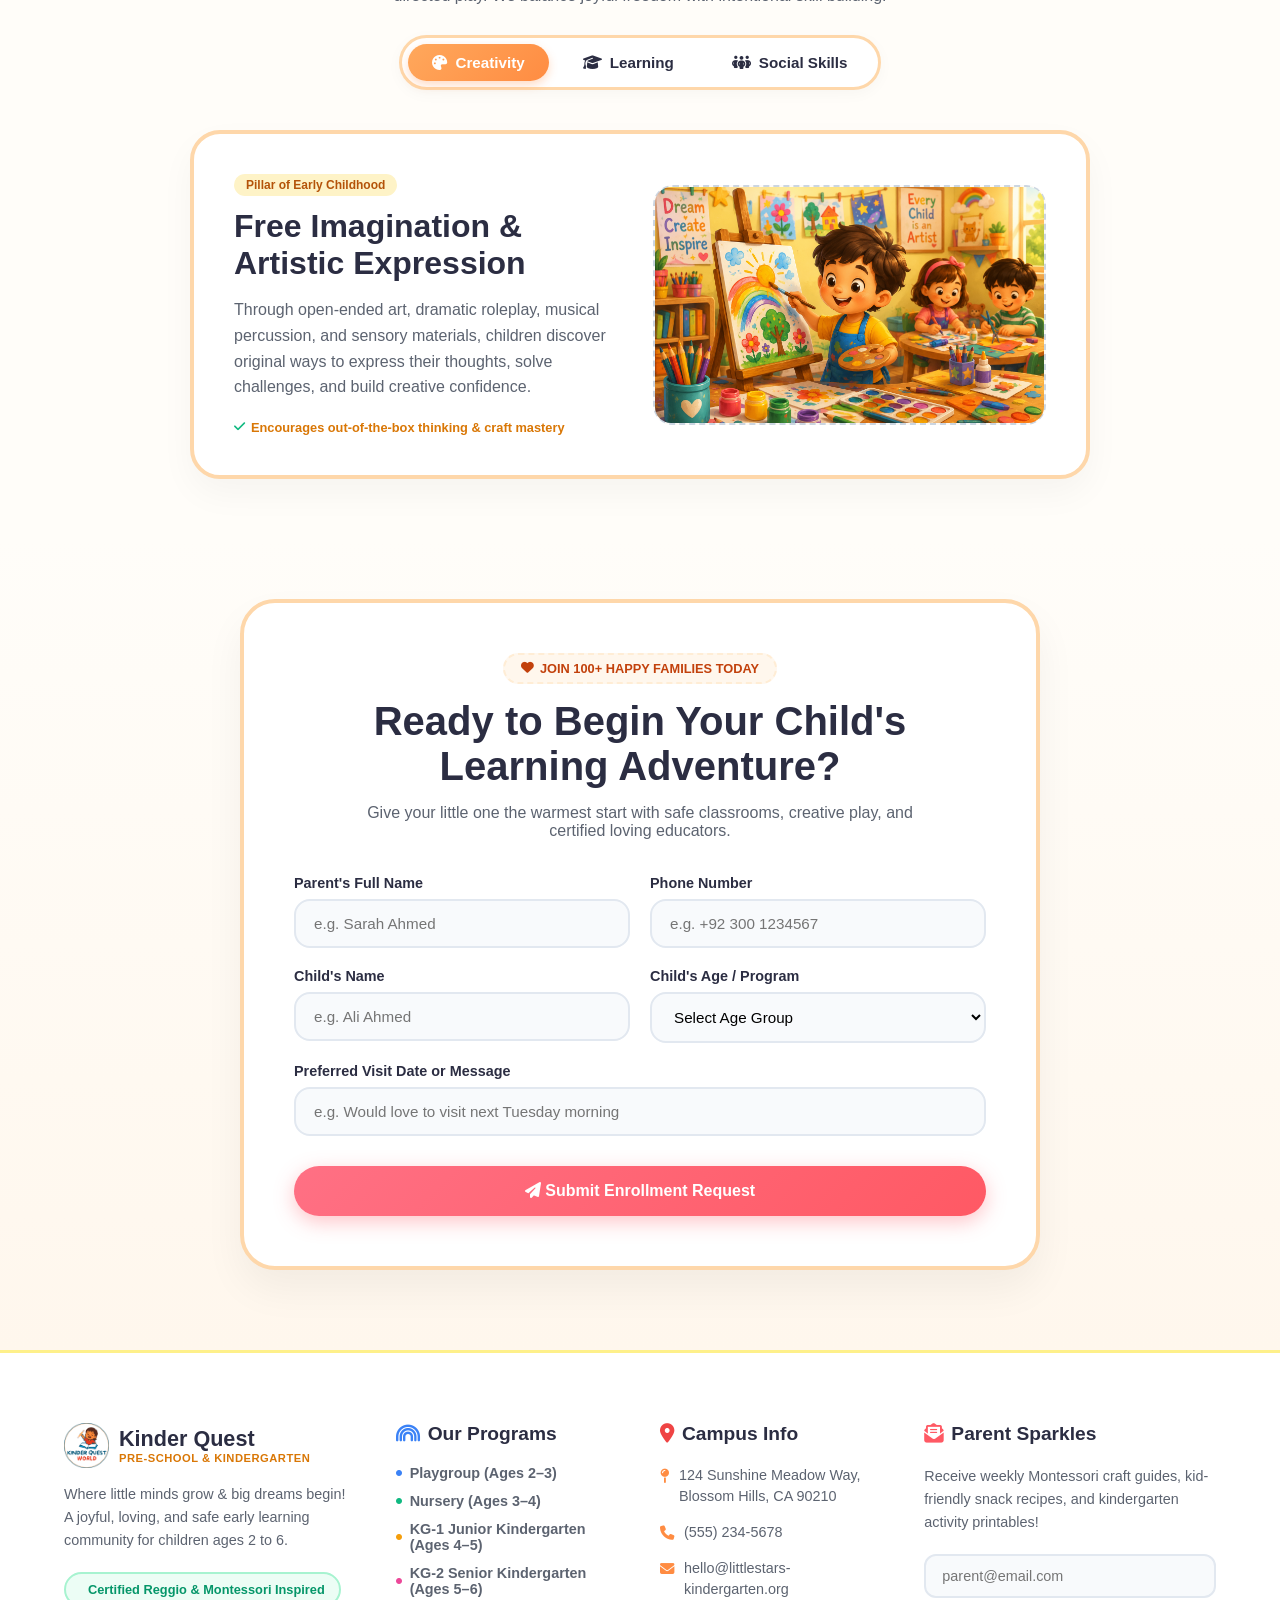
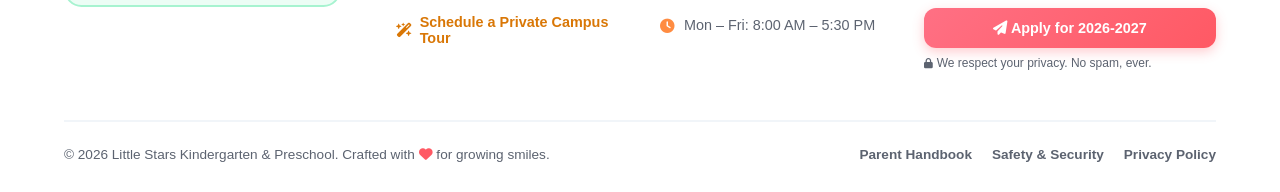
==== commit ce652572: "Your update message" ====
--- a/index.html
+++ b/index.html
@@ -7,7 +7,7 @@
     <!-- FontAwesome icons -->
     <link rel="stylesheet" href="https://cdnjs.cloudflare.com/ajax/libs/font-awesome/6.4.0/css/all.min.css">
     <!-- Google Fonts -->
-    <link href="https://fonts.googleapis.com/css2?family=Fredoka:wght@400;600;700&display=swap" rel="stylesheet">
+    <link href="https://fonts.googleapis.com/css2?family=Comfortaa:wght@500;700&display=swap" rel="stylesheet">
     
     <style>
         :root {
@@ -1038,8 +1038,9 @@
 .feature-image-box:hover .feature-img {
     transform: scale(1.05);
 }
-body, h1, h2, h3, .logo-text {
-    font-family: 'Fredoka', sans-serif;
+h1, h2, h3, .hero-title {
+    font-family: 'Comfortaa', cursive, sans-serif;
+    font-weight: 700; /* Bold rakhne ke liye taake heading khul kar nazar aaye */
 }
     </style>
 </head>
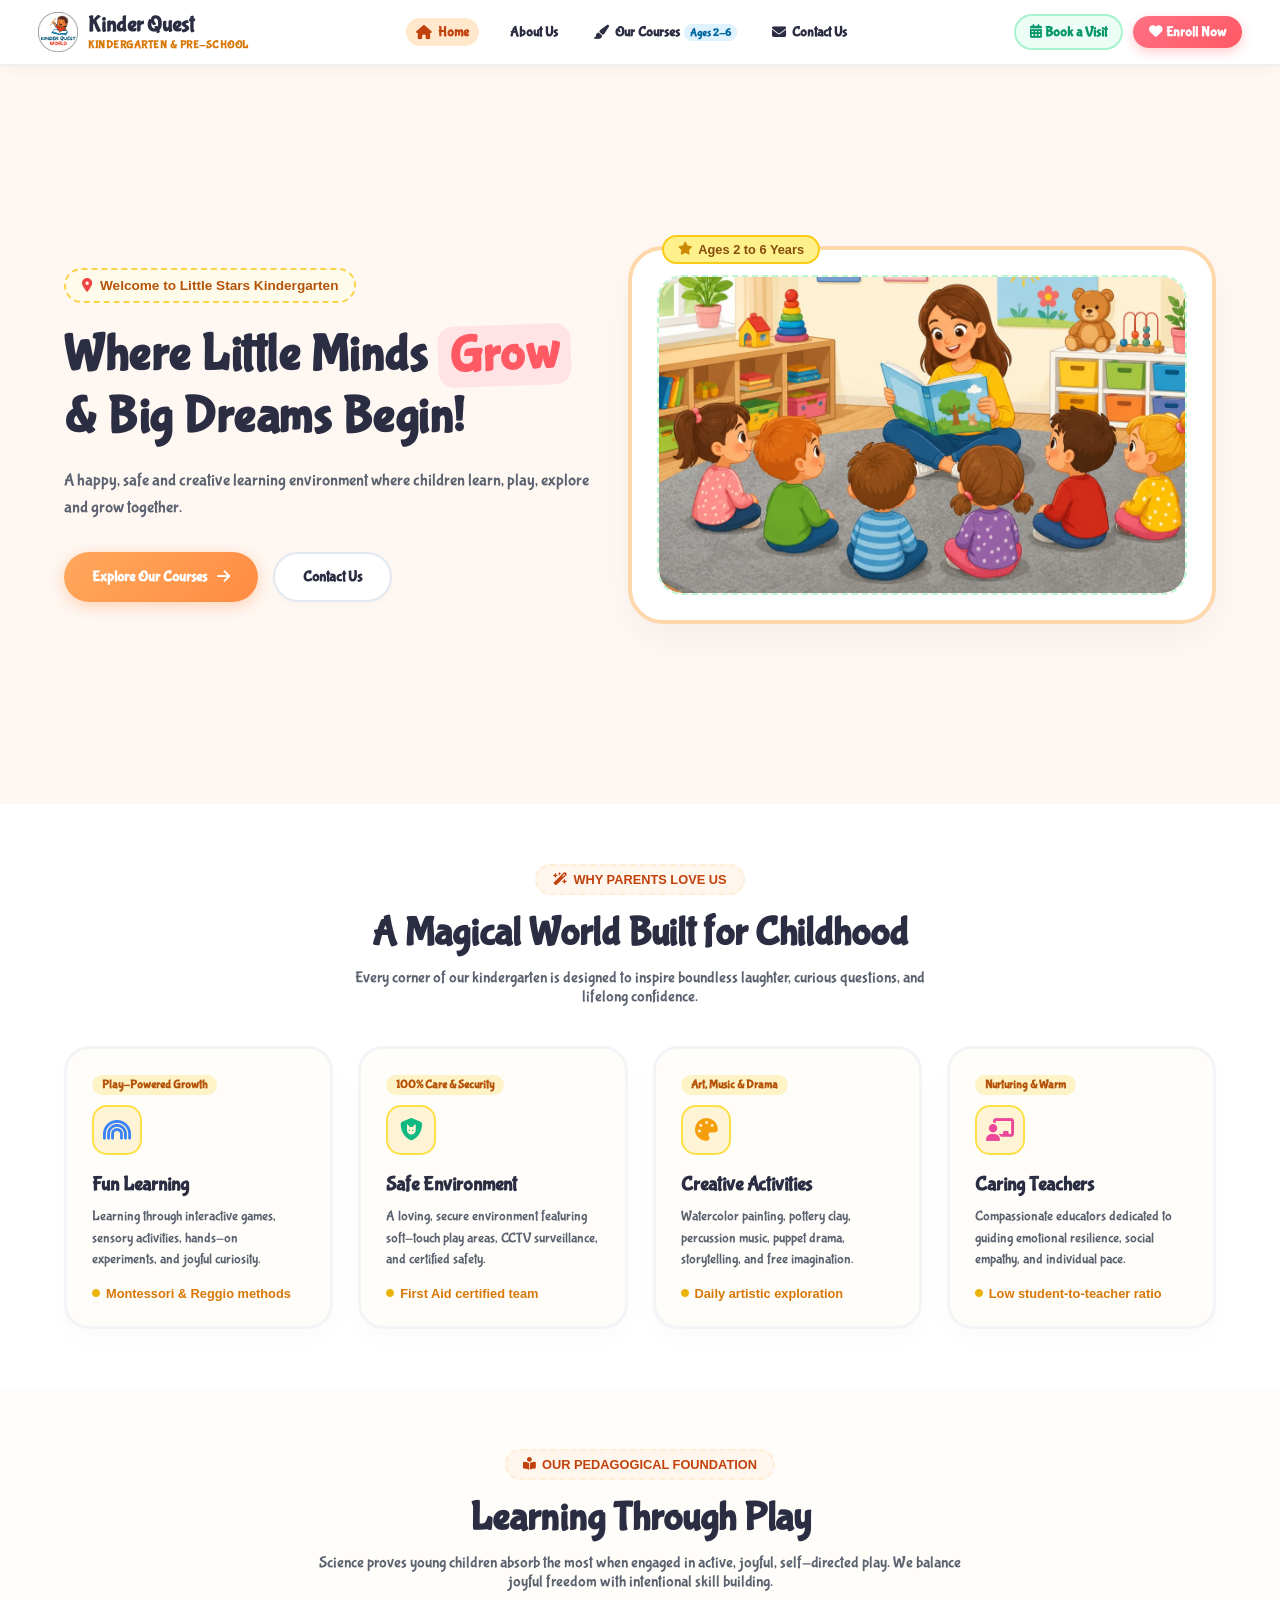
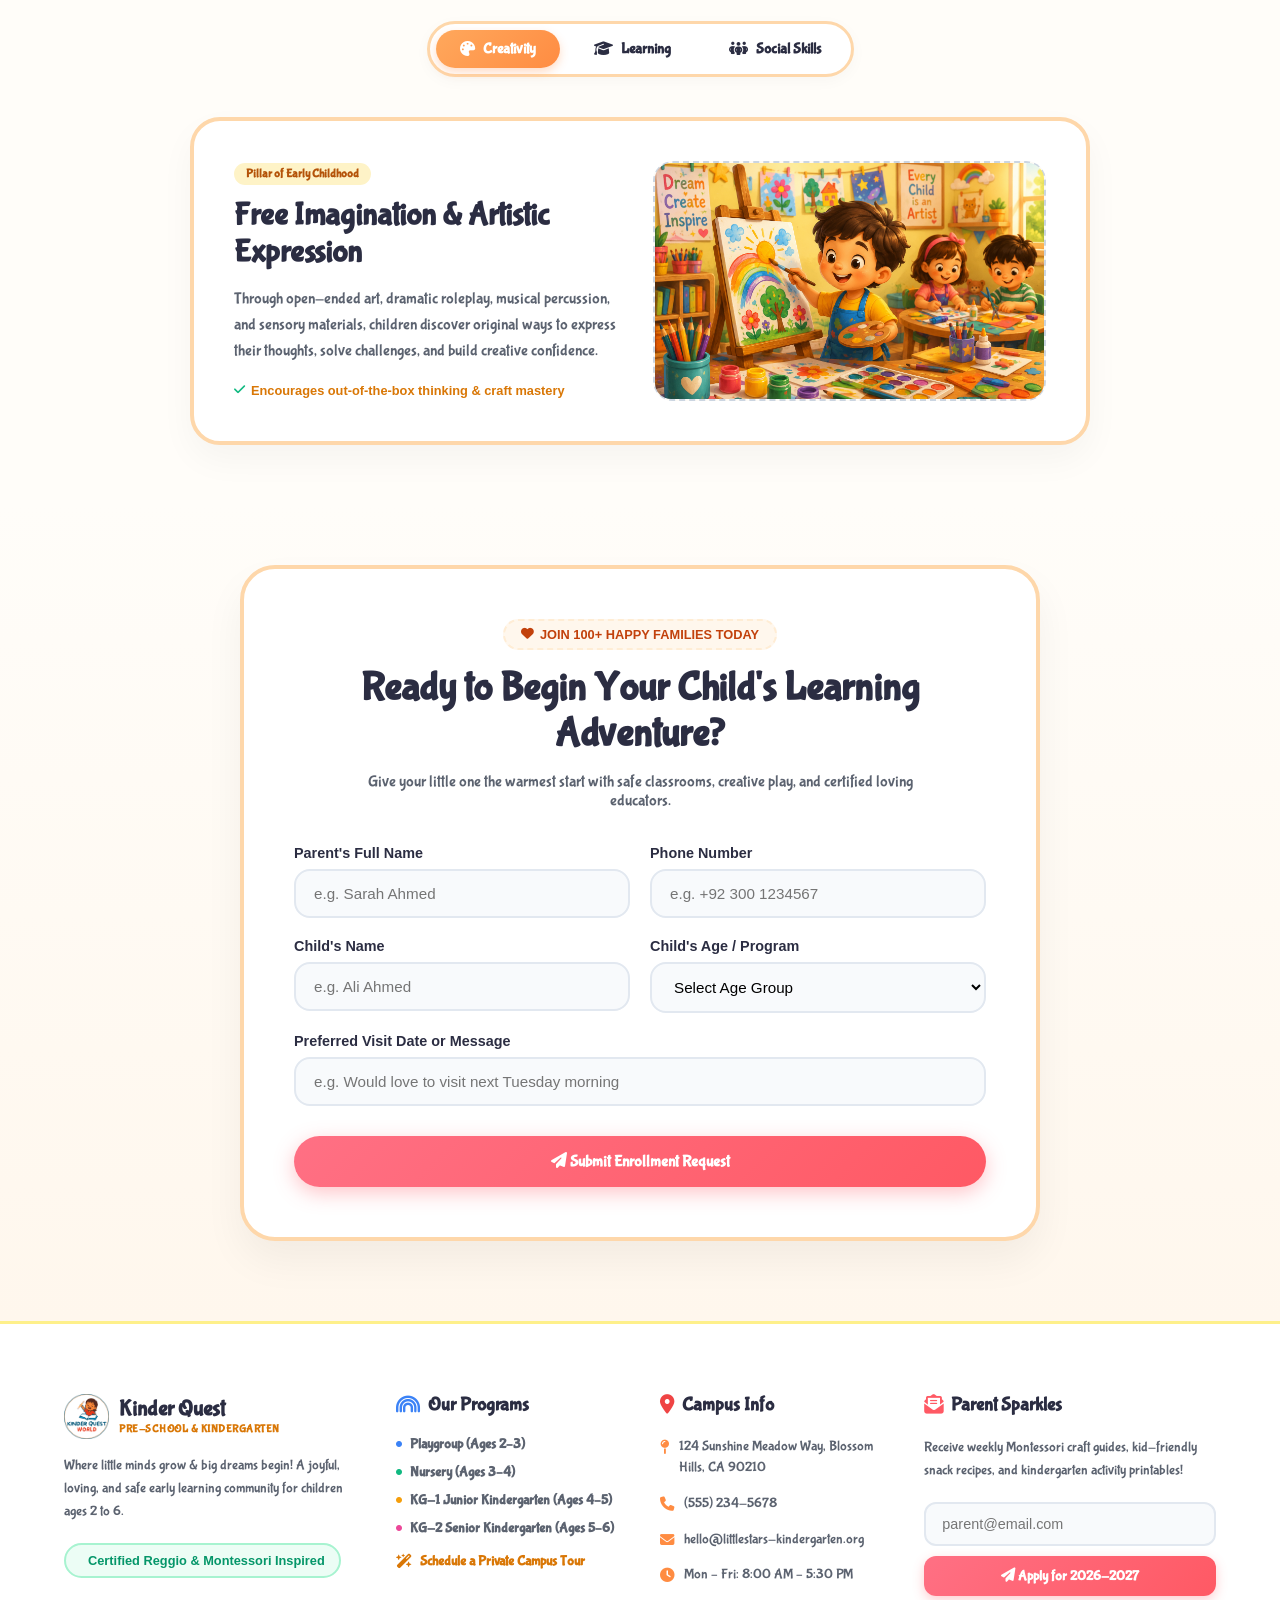
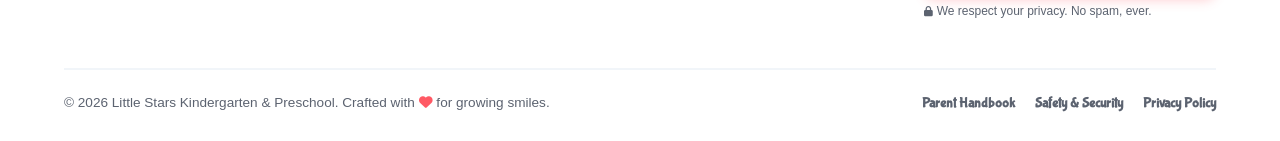
==== commit 25e4d40a: "Your update message" ====
--- a/index.html
+++ b/index.html
@@ -7,7 +7,7 @@
     <!-- FontAwesome icons -->
     <link rel="stylesheet" href="https://cdnjs.cloudflare.com/ajax/libs/font-awesome/6.4.0/css/all.min.css">
     <!-- Google Fonts -->
-    <link href="https://fonts.googleapis.com/css2?family=Comfortaa:wght@500;700&display=swap" rel="stylesheet">
+    <link href="https://fonts.googleapis.com/css2?family=Bubblegum+Sans&display=swap" rel="stylesheet">
     
     <style>
         :root {
@@ -1038,9 +1038,8 @@
 .feature-image-box:hover .feature-img {
     transform: scale(1.05);
 }
-h1, h2, h3, .hero-title {
-    font-family: 'Comfortaa', cursive, sans-serif;
-    font-weight: 700; /* Bold rakhne ke liye taake heading khul kar nazar aaye */
+body, h1, h2, h3, h4, h5, h6, p, a, button, span {
+    font-family: 'Bubblegum Sans', cursive !important;
 }
     </style>
 </head>
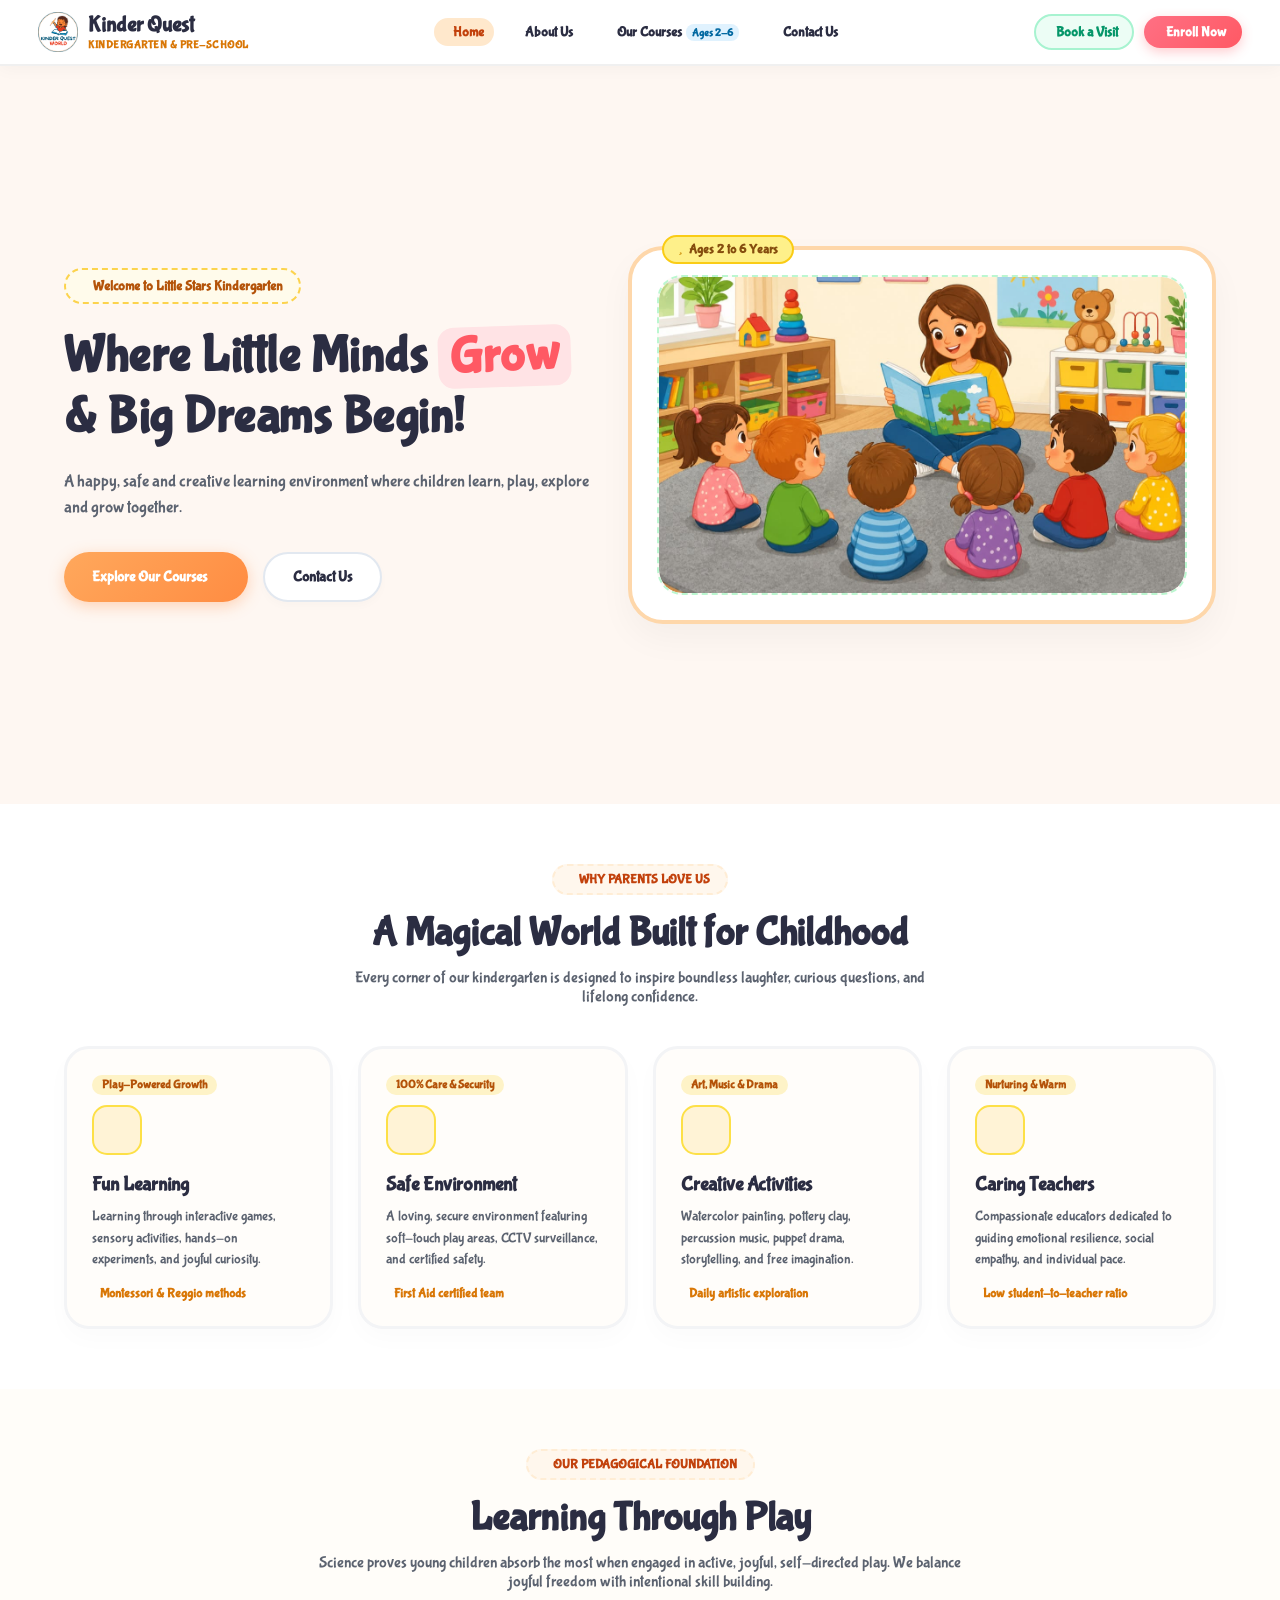
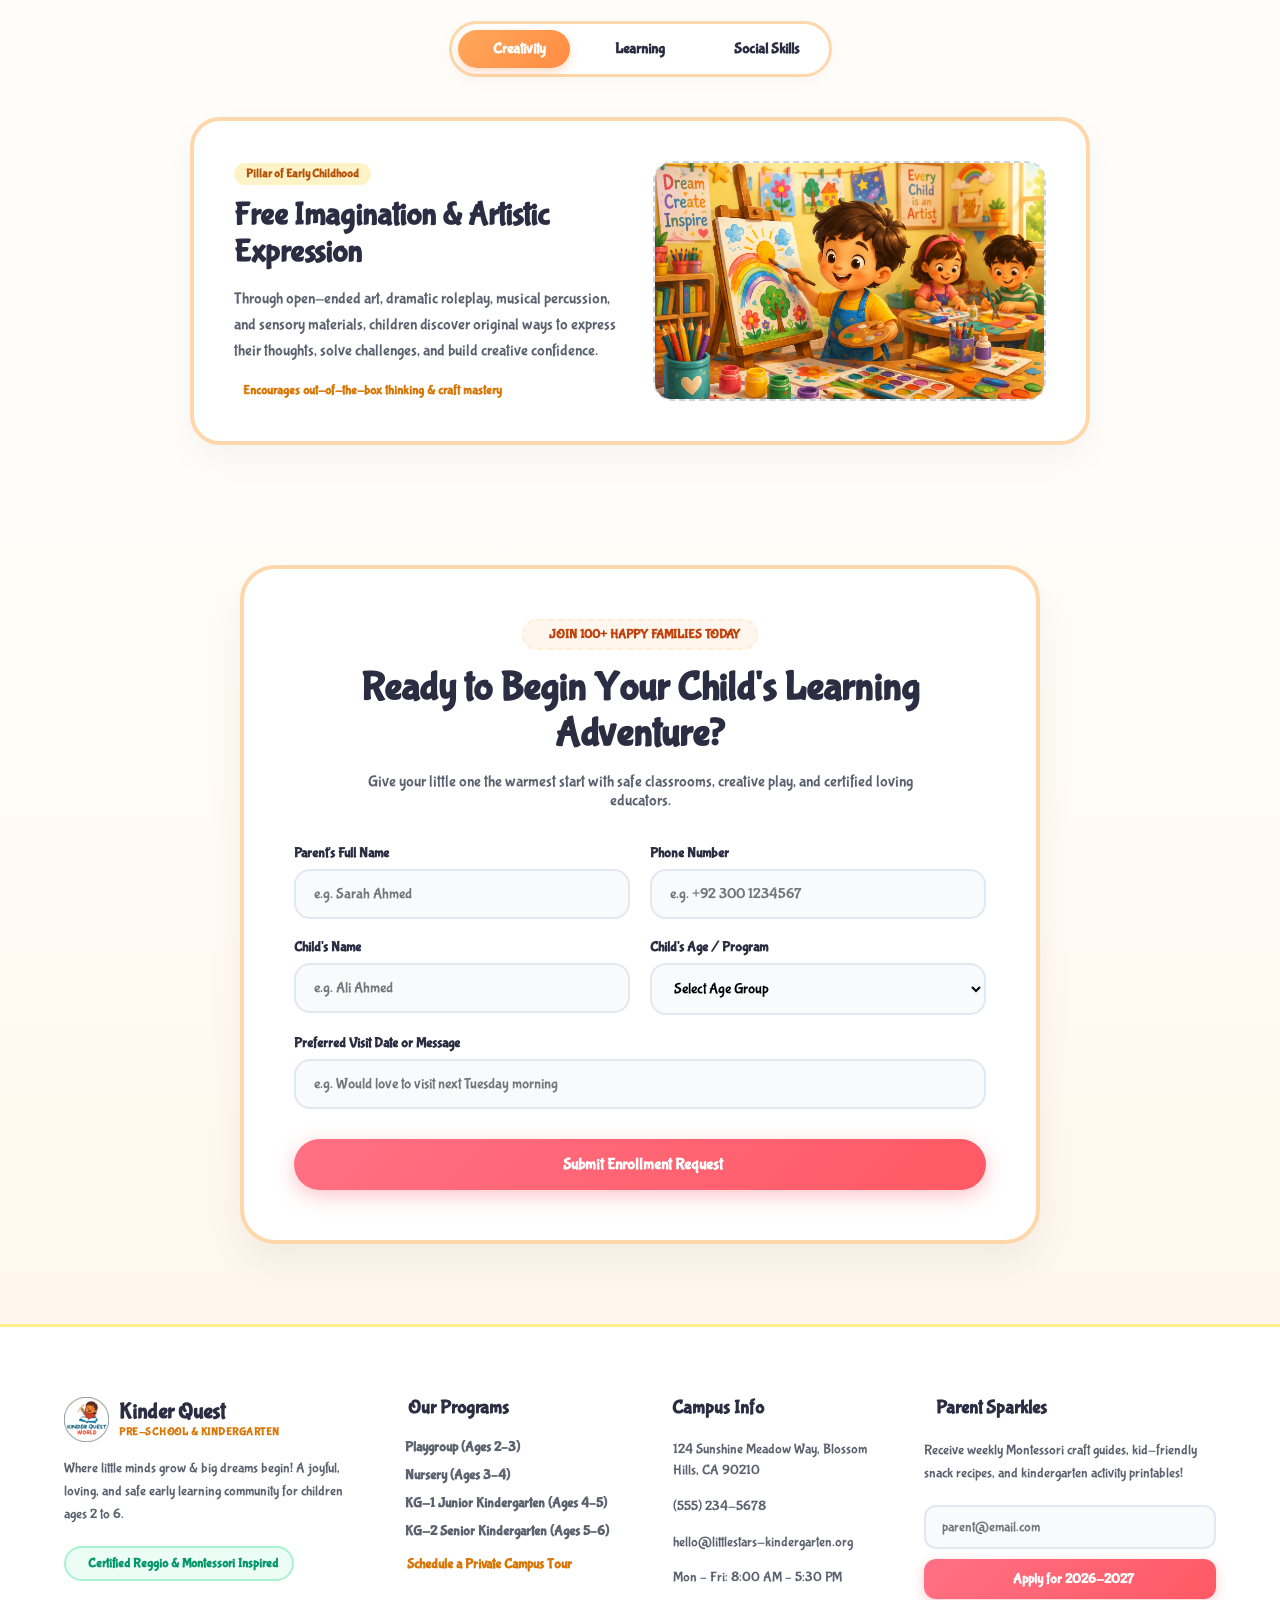
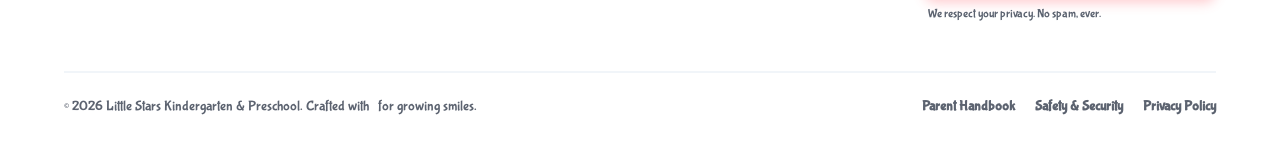
==== commit d0836c27: "Your update message" ====
--- a/index.html
+++ b/index.html
@@ -11,25 +11,24 @@
     
     <style>
         :root {
-            --sun-yellow: #ffde59;
-            --mint-green: #2ec4b6;
-            --sky-blue: #3a86ff;
-            --coral-pink: #ff5964;
-            --text-dark: #2b2d42;
-            --text-muted: #5c6370;
-        }
-
-        * {
-            margin: 0;
-            padding: 0;
-            box-sizing: border-box;
-            font-family: 'Quicksand', sans-serif;
-        }
-
-       body {
-    background-color: #fef7f2; /* Bohot hi pyara soft warm light nude / cream tone */
-    color: #3c4043;
-    font-family: 'Segoe UI', Tahoma, Geneva, Verdana, sans-serif;
+    --sun-yellow: #ffde59;
+    --mint-green: #2ec4b6;
+    --sky-blue: #3a86ff;
+    --coral-pink: #ff5964;
+    --text-dark: #2b2d42;
+    --text-muted: #5c6370;
+}
+
+* {
+    margin: 0;
+    padding: 0;
+    box-sizing: border-box;
+    font-family: 'Bubblegum Sans', cursive !important;
+}
+
+body {
+    background-color: #fef7f2; /* Soft warm light nude / cream tone */
+    color: var(--text-dark);
 }
 
         /* Header / Navbar */
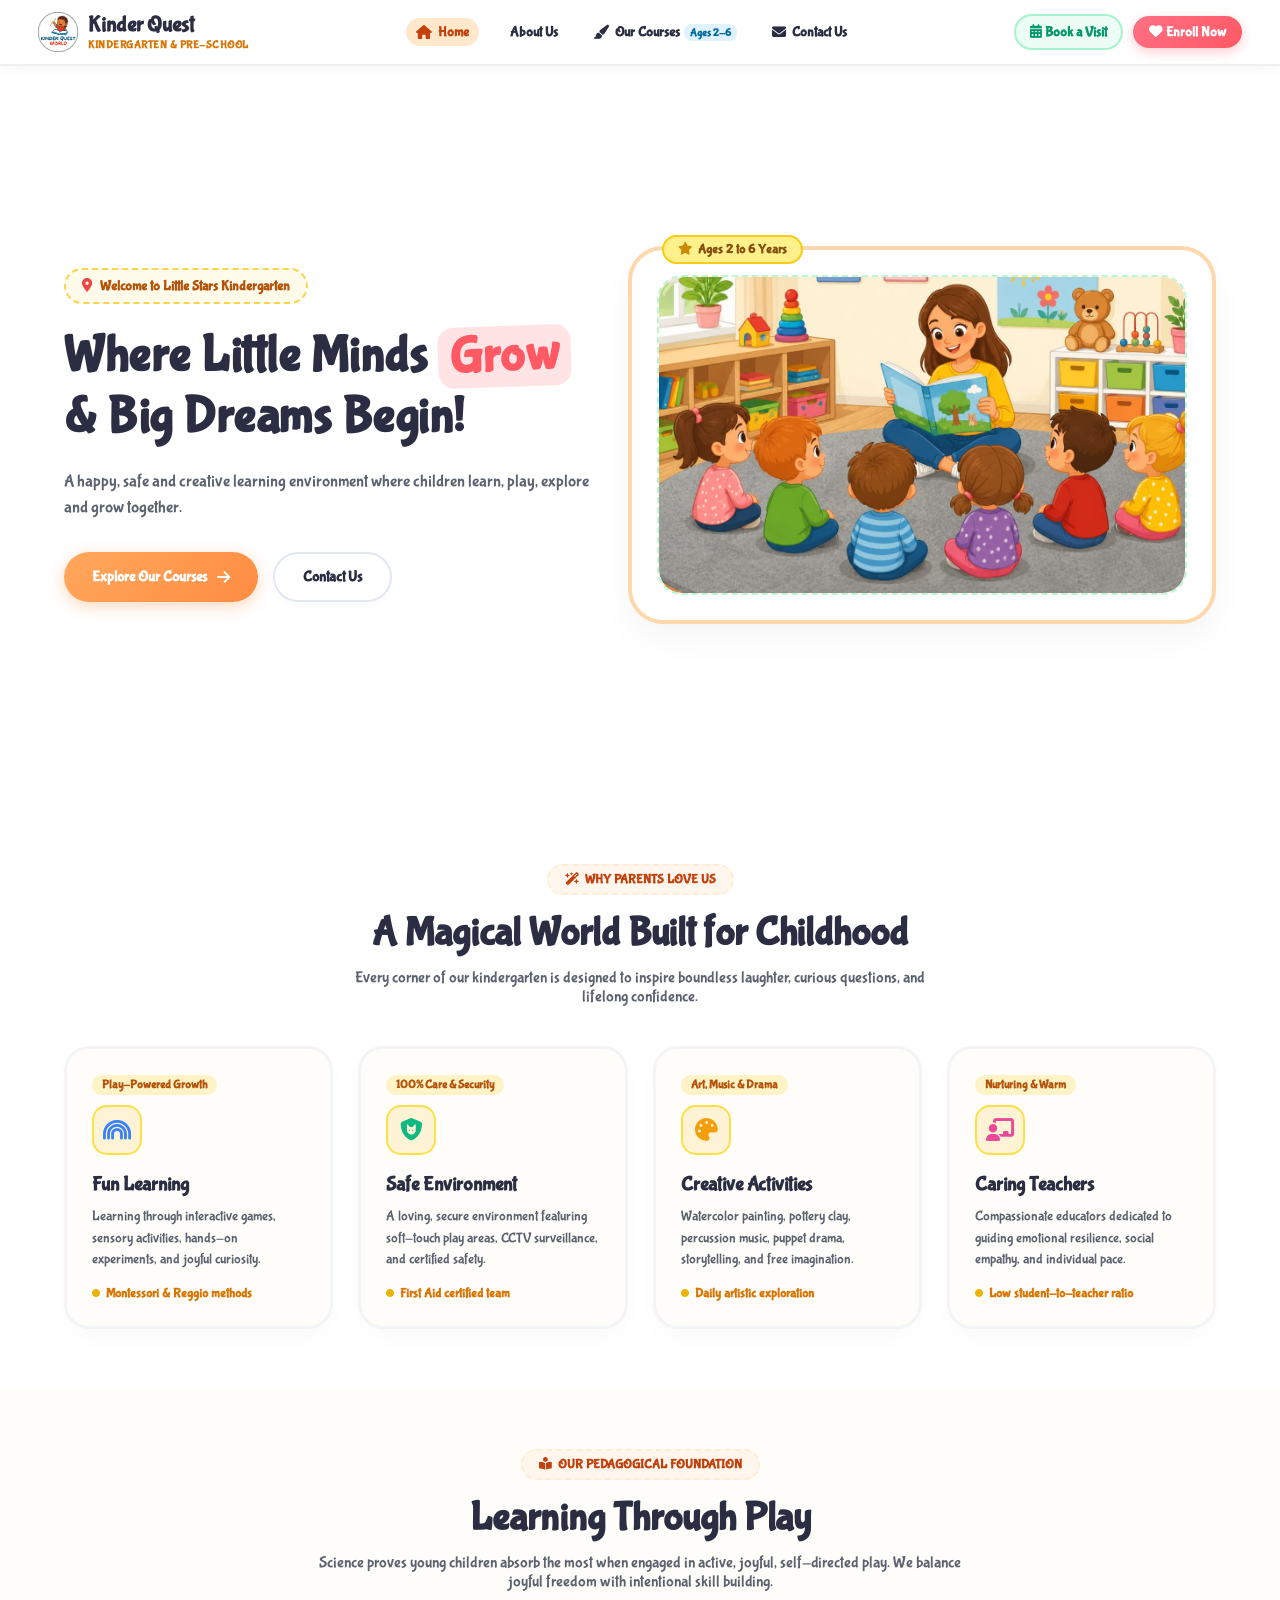
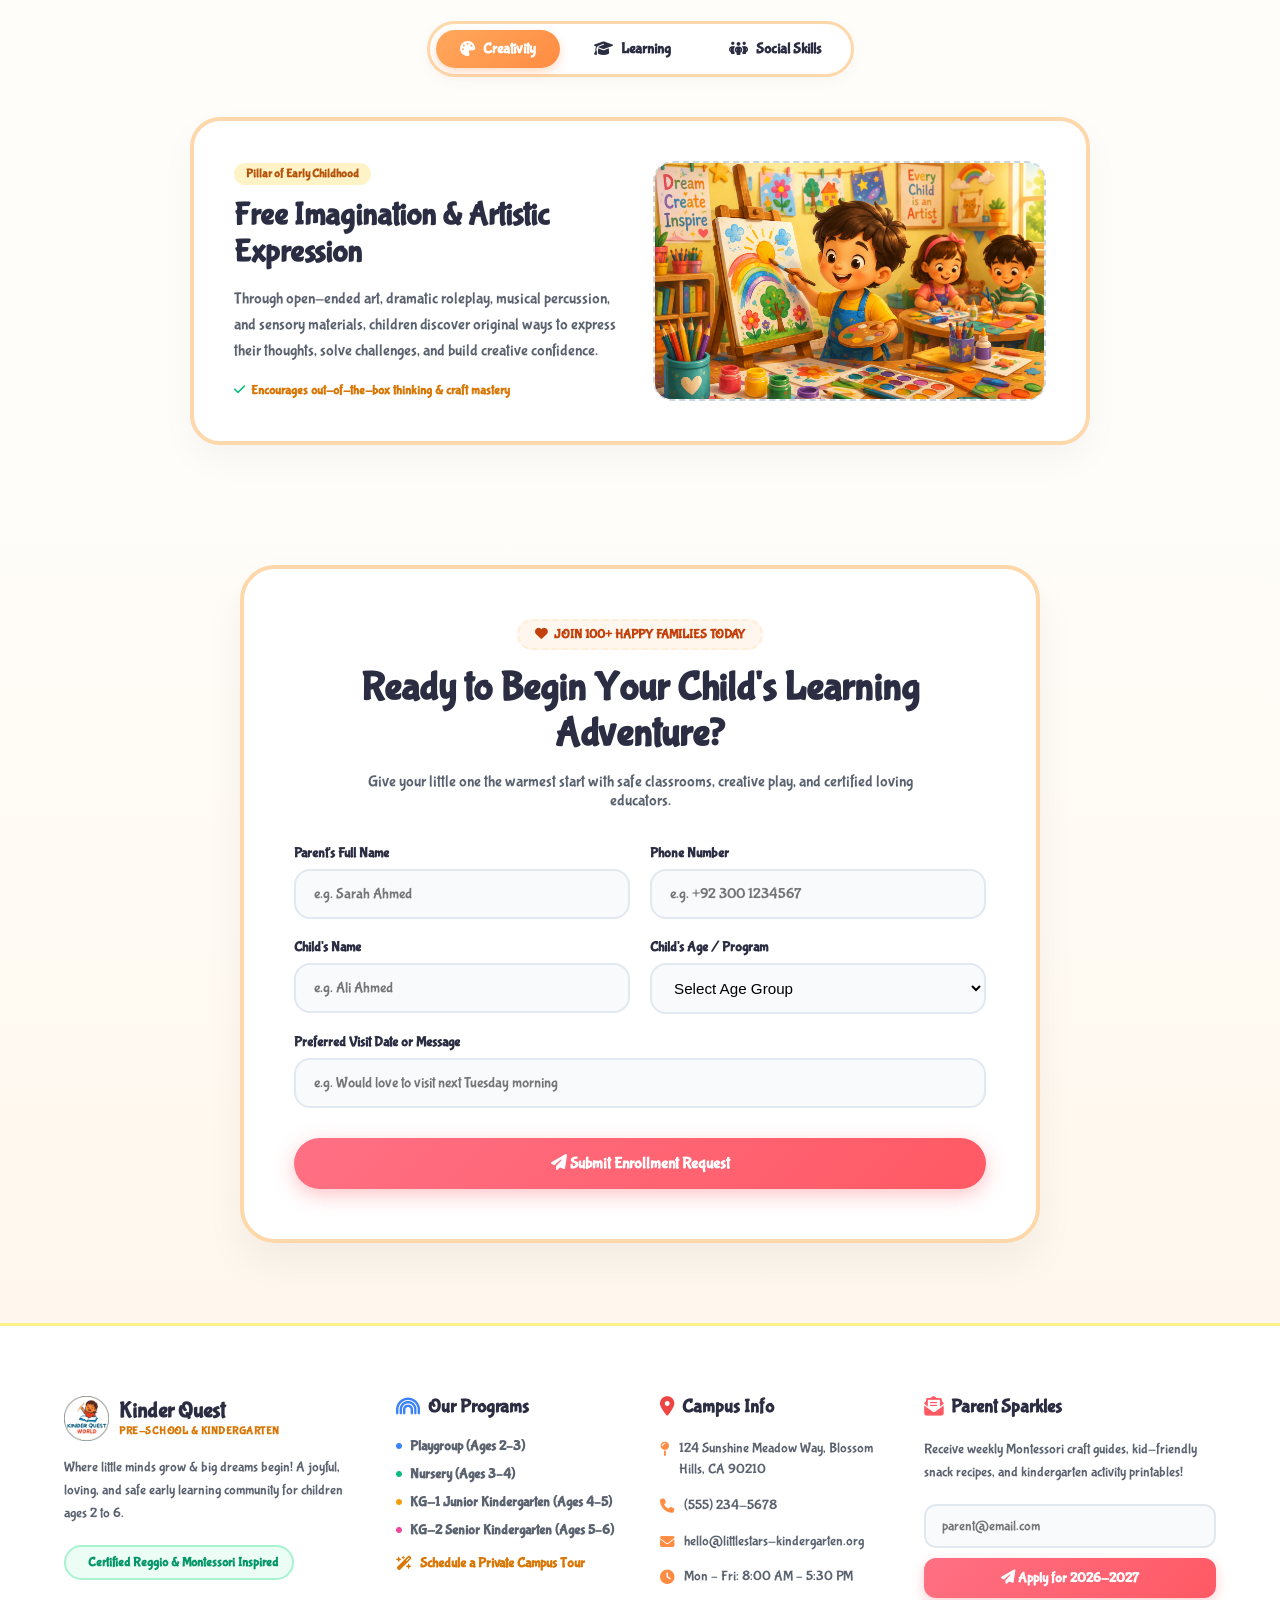
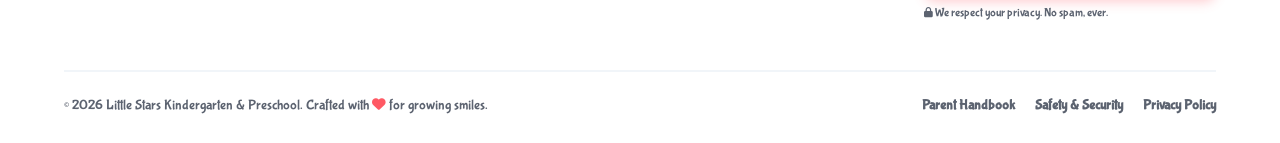
==== commit 213d0834: "Your update message" ====
--- a/index.html
+++ b/index.html
@@ -23,12 +23,10 @@
     margin: 0;
     padding: 0;
     box-sizing: border-box;
+}
+
+body, h1, h2, h3, h4, h5, h6, p, span, a, button, input, label {
     font-family: 'Bubblegum Sans', cursive !important;
-}
-
-body {
-    background-color: #fef7f2; /* Soft warm light nude / cream tone */
-    color: var(--text-dark);
 }
 
         /* Header / Navbar */
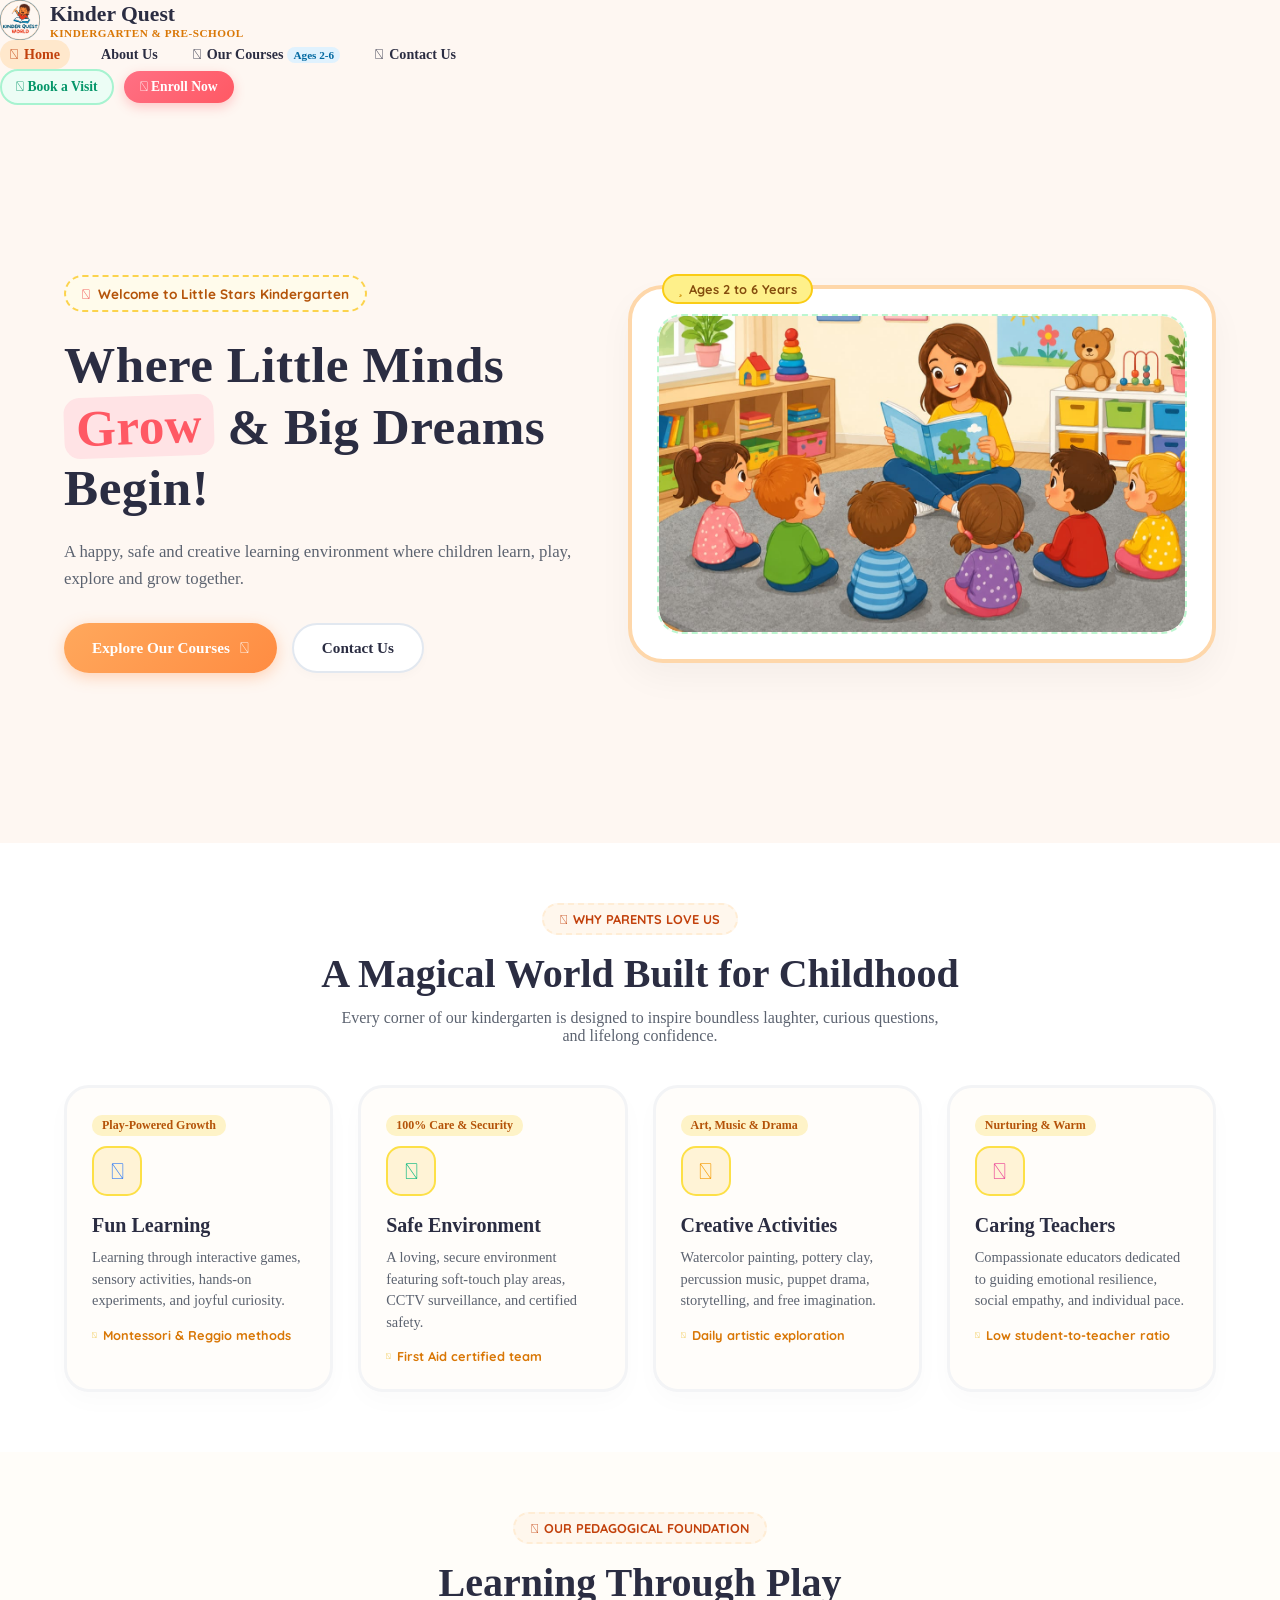
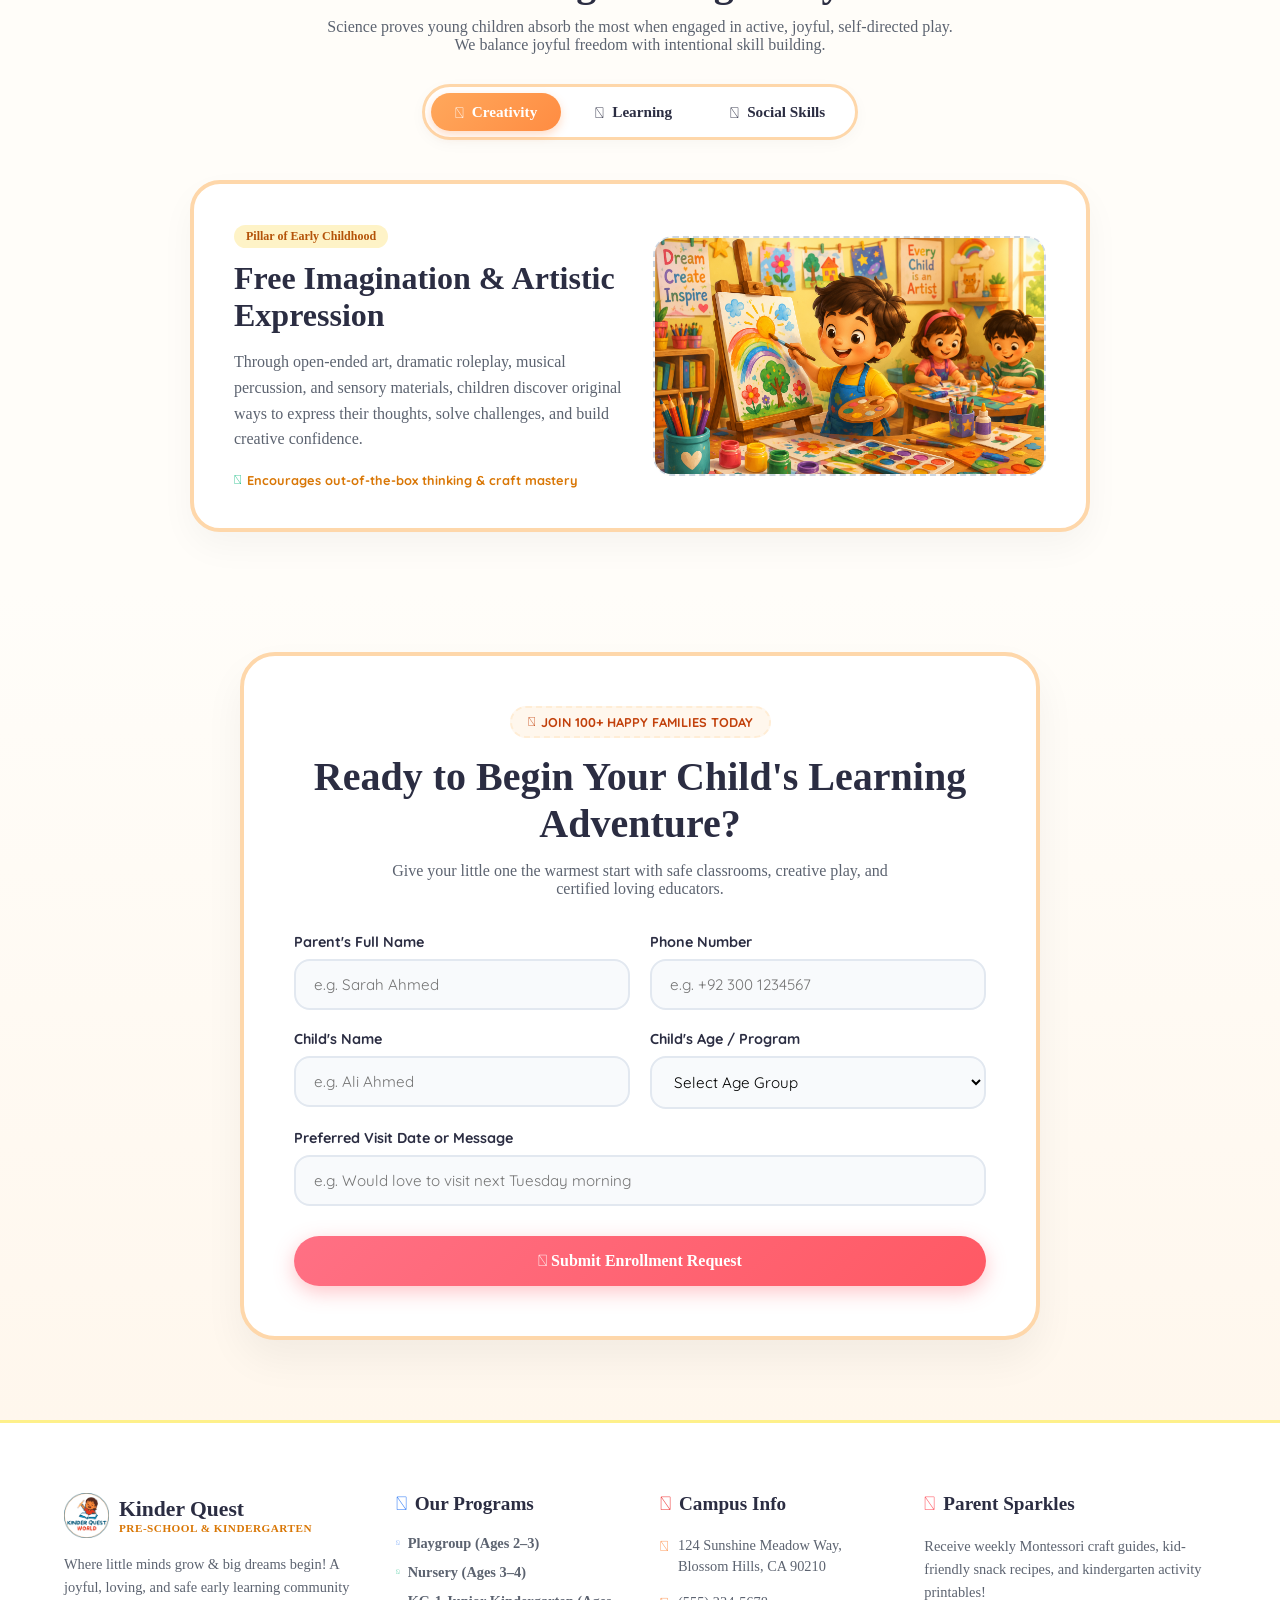
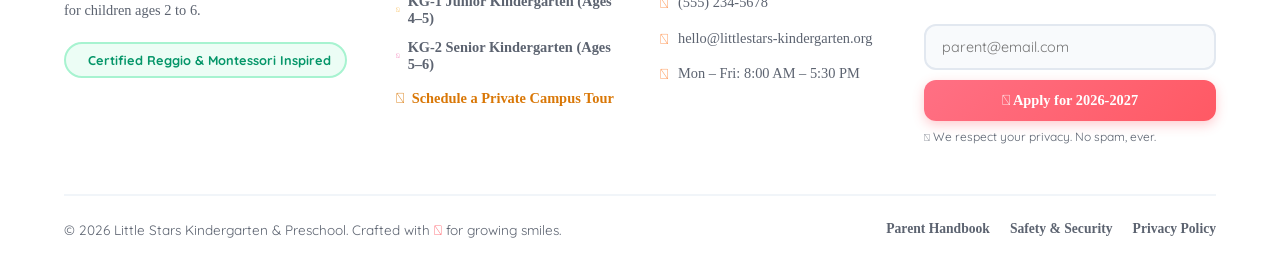
==== commit 17e76a10: "Your update message" ====
--- a/index.html
+++ b/index.html
@@ -7,7 +7,7 @@
     <!-- FontAwesome icons -->
     <link rel="stylesheet" href="https://cdnjs.cloudflare.com/ajax/libs/font-awesome/6.4.0/css/all.min.css">
     <!-- Google Fonts -->
-    <link href="https://fonts.googleapis.com/css2?family=Bubblegum+Sans&display=swap" rel="stylesheet">
+    <link href="https://fonts.googleapis.com/css2?family=Quicksand:wght@500;600;700&display=swap" rel="stylesheet">
     
     <style>
         :root {
@@ -23,11 +23,13 @@
     margin: 0;
     padding: 0;
     box-sizing: border-box;
-}
-
-body, h1, h2, h3, h4, h5, h6, p, span, a, button, input, label {
-    font-family: 'Bubblegum Sans', cursive !important;
-}
+    font-family: 'Quicksand', sans-serif !important;
+}
+
+body {
+    background-color: #fef7f2;
+    color: var(--text-dark);
+}s
 
         /* Header / Navbar */
        /* Header / Navbar (Optimized Spacing for 100% Zoom) */
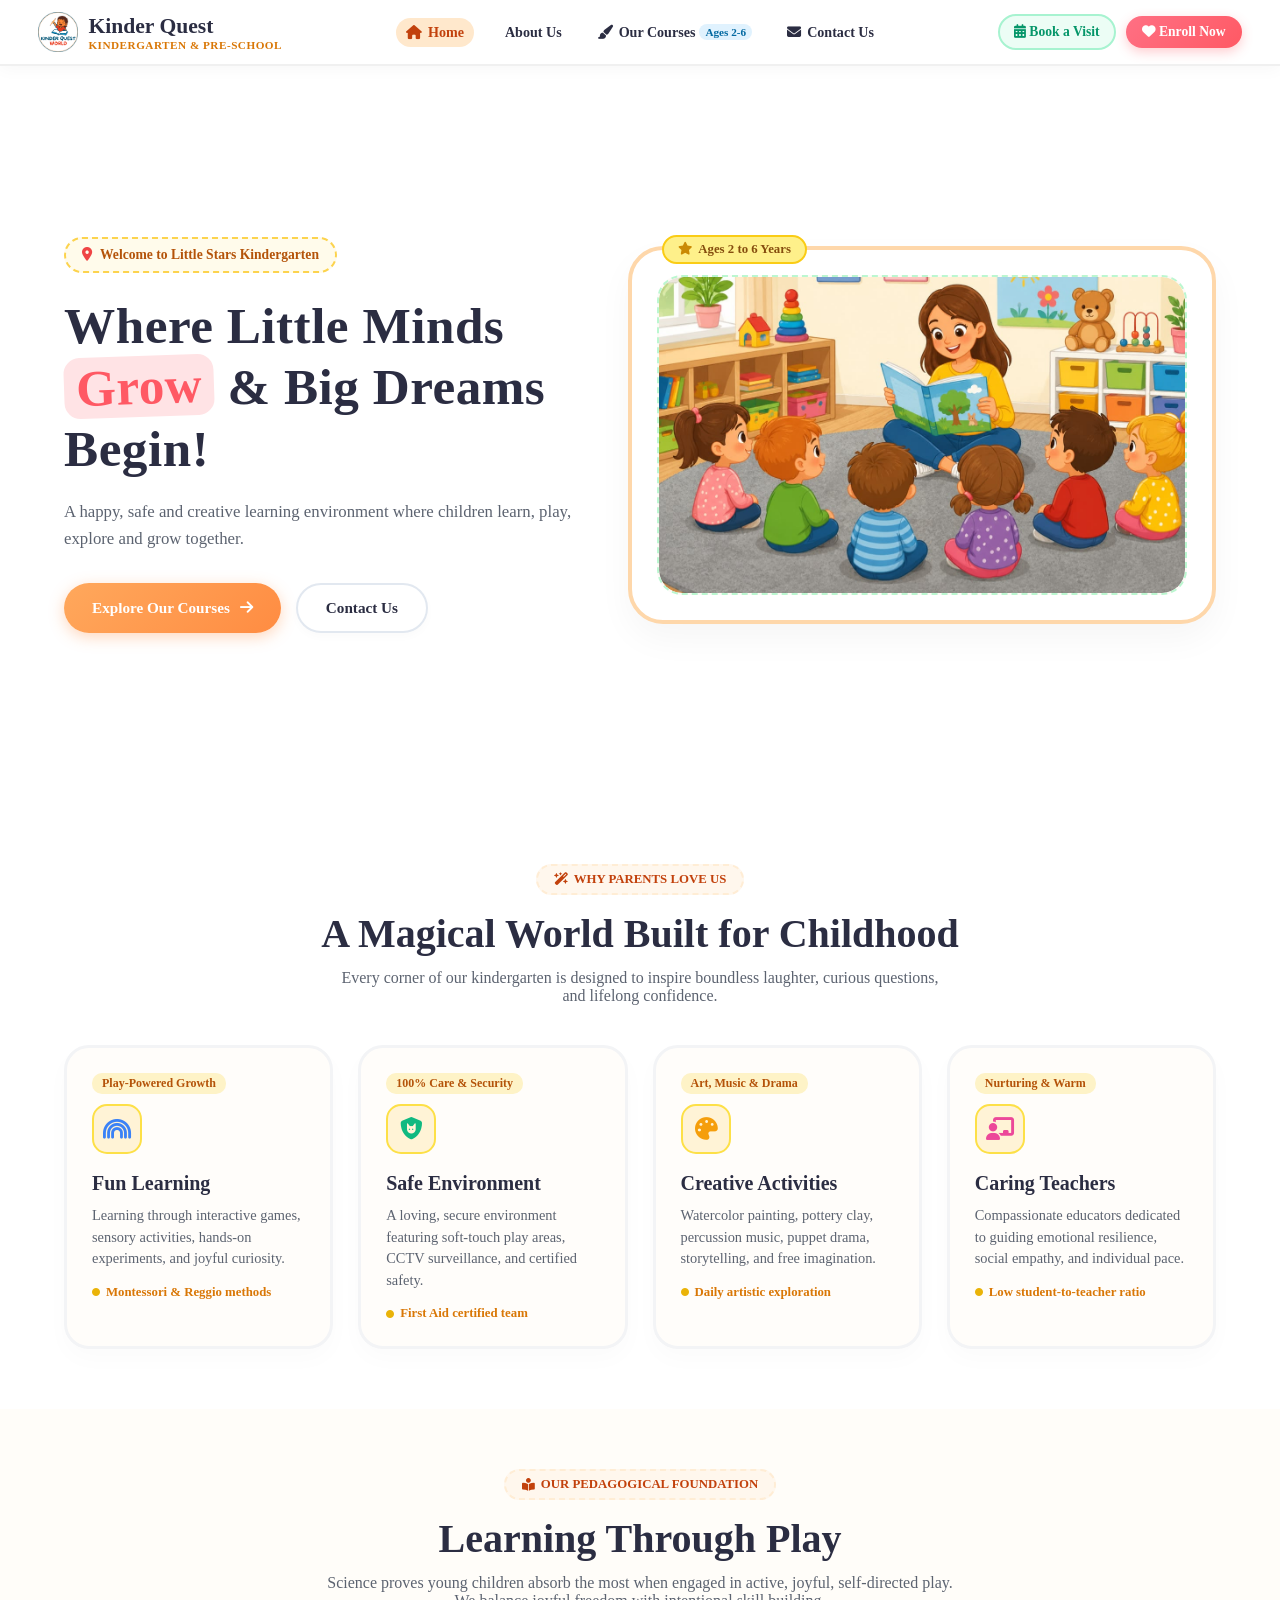
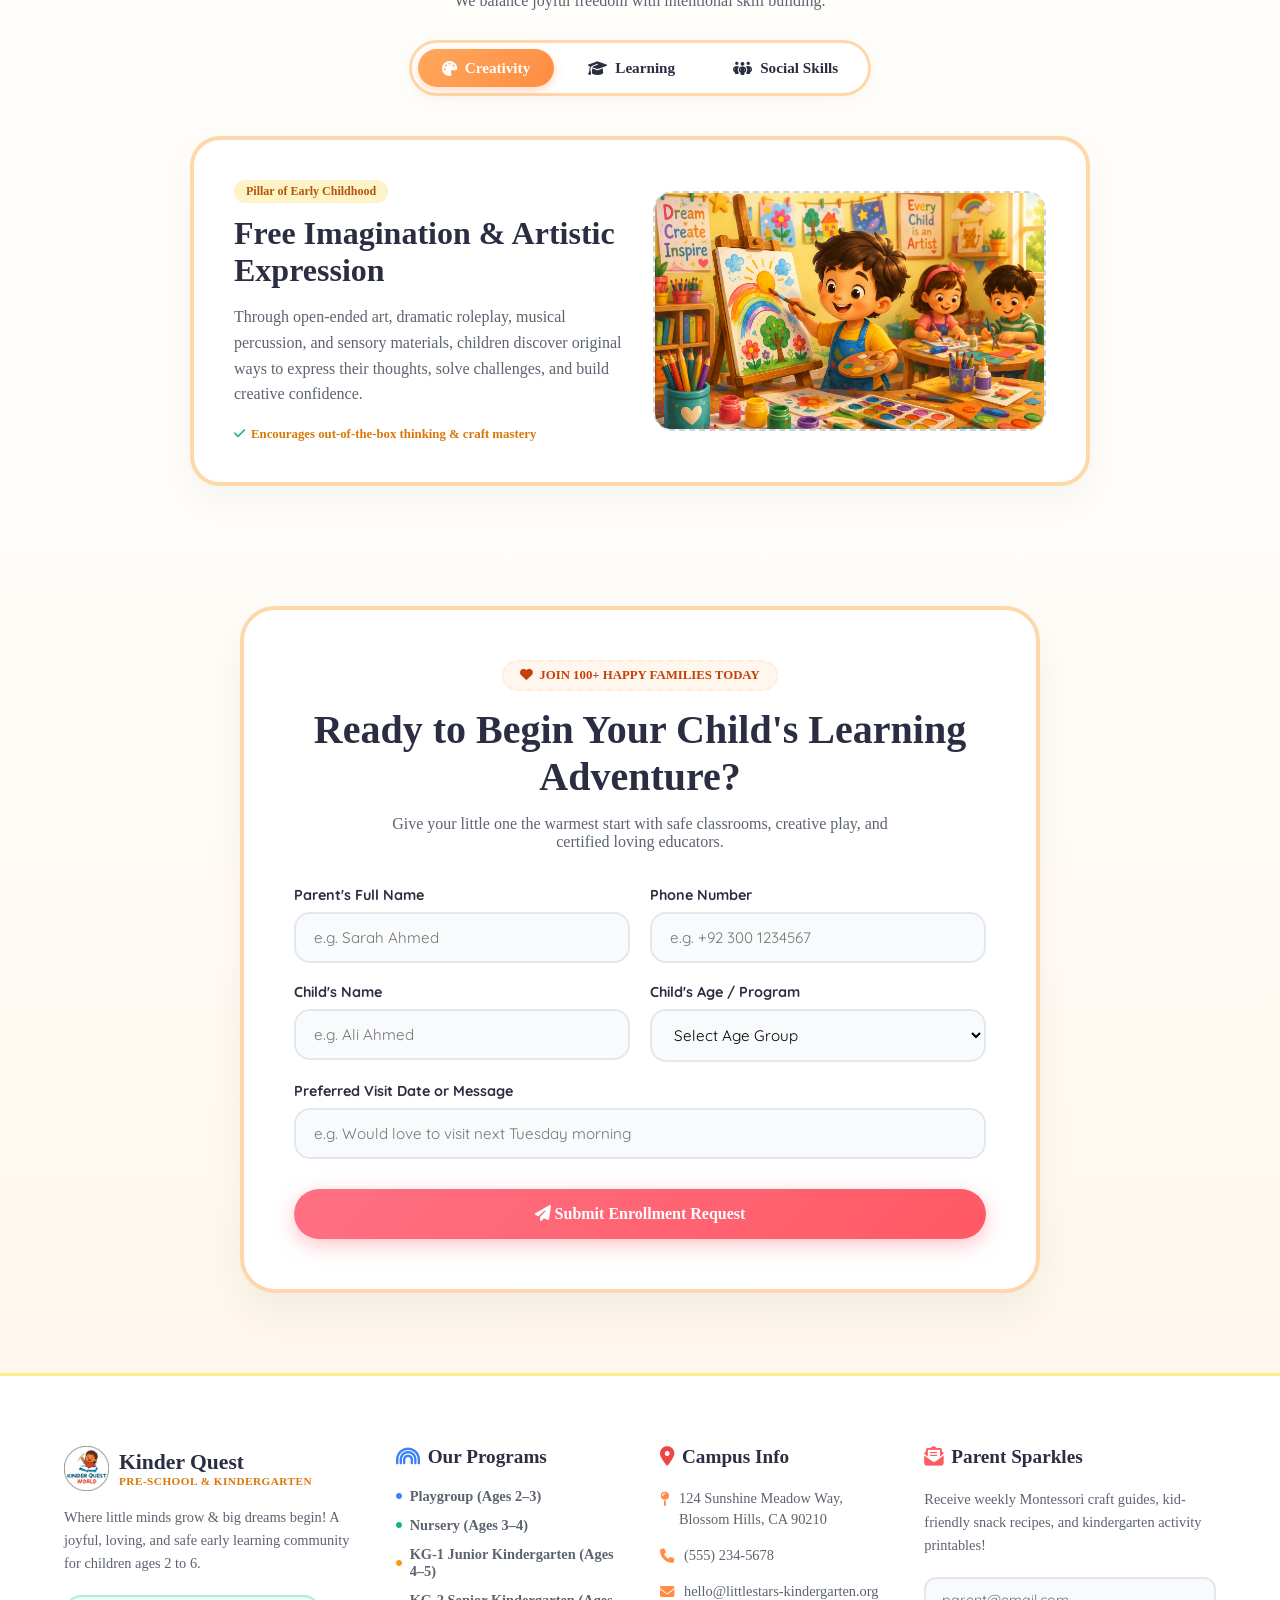
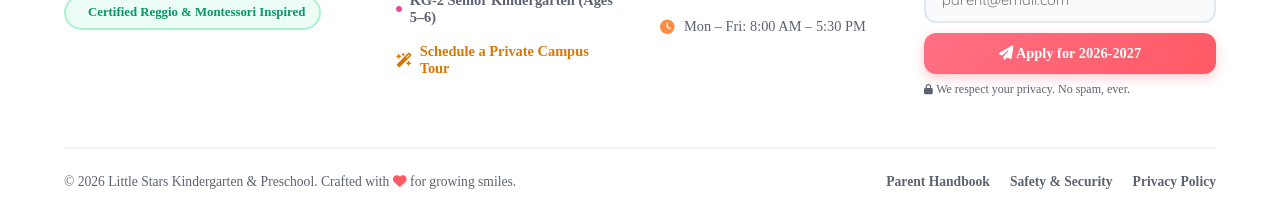
==== commit a74d00fd: "Your update message" ====
--- a/index.html
+++ b/index.html
@@ -23,13 +23,11 @@
     margin: 0;
     padding: 0;
     box-sizing: border-box;
+}
+
+body, h1, h2, h3, h4, h5, h6, p, span, a, button, input, label {
     font-family: 'Quicksand', sans-serif !important;
 }
-
-body {
-    background-color: #fef7f2;
-    color: var(--text-dark);
-}s
 
         /* Header / Navbar */
        /* Header / Navbar (Optimized Spacing for 100% Zoom) */
